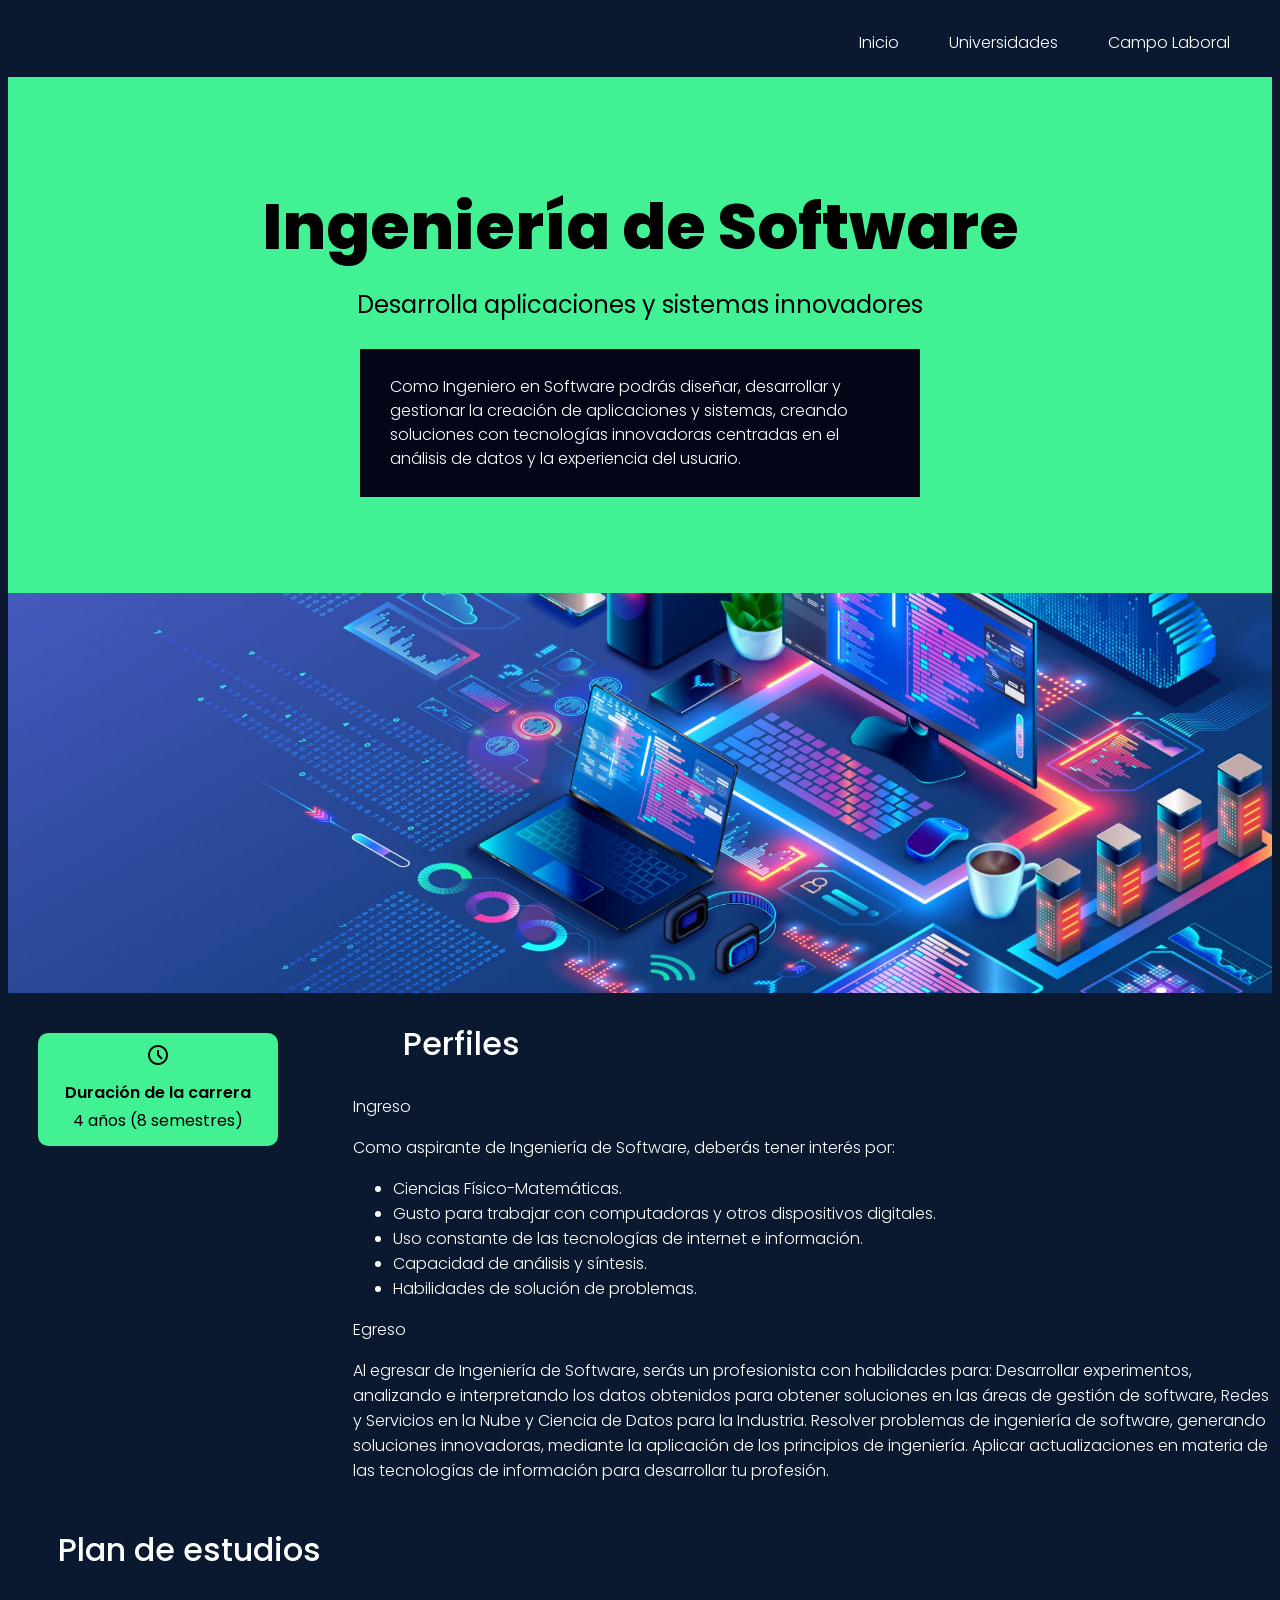
==== index.html @ 426b83c2 "bloque de duracion y acomodo de perfiles" ====
<!DOCTYPE html>
<html lang="en">
<head>
  <meta charset="UTF-8">
  <meta name="viewport" content="width=device-width, initial-scale=1.0">
  <title>Inicio</title>
  <link rel="stylesheet" href="css/styles.css">
  <link rel="preconnect" href="https://fonts.googleapis.com">
  <link rel="stylesheet" href="https://fonts.googleapis.com/css2?family=Material+Symbols+Outlined:opsz,wght,FILL,GRAD@24,400,0,0&icon_names=schedule" />
  <link href="https://fonts.googleapis.com/css2?family=Poppins:ital,wght@0,100;0,200;0,300;0,400;0,500;0,600;0,700;0,800;0,900;1,100;1,200;1,300;1,400;1,500;1,600;1,700;1,800;1,900&display=swap" rel="stylesheet">
</head>
<body>
    <nav class="menu-principal">
    <a href="index.html"> Inicio </a>
    <a href="universidades.html"> Universidades</a>
    <a href="campoLaboral.html"> Campo Laboral </a>
    </nav>
  <main>
    <section id="banner-inicio" class="banner-inicial">
      <h1> Ingeniería de Software </h1>
      <h3> Desarrolla aplicaciones y sistemas innovadores</h3>
      <div id="bloque-descripcion-banner-inicio">
        <p>Como Ingeniero en Software podrás diseñar, desarrollar y gestionar la creación de aplicaciones y sistemas, creando soluciones con tecnologías innovadoras centradas en el análisis de datos y la experiencia del usuario.</p>
      </div>
    </section>
    <img src="/img/banners/inicio-isw.png" id="imagen-inicio" alt="Banner de ingenierían de software">
    <section id="seccion-perfiles"> 
       <div id="contenedor-duracion">
            <div id="bloque-duracion">
             <span class="material-symbols-outlined">
              schedule
              </span>
              <p id="texto-duracion">Duración de la carrera</p>
              <p id="duracion-carrera">4 años (8 semestres)</p>
            </div>
          </div>
      
          <div class="contenedor-perfiles">
             <span id="titulo-perfiles"> 
          <h2> Perfiles</h2> 
          </span> 
          <div id="bloque-perfil-ingreso">
            <p>Ingreso</p>
            <p>Como aspirante de Ingeniería de Software, deberás tener interés por:</p>
            <ul>
              <li>Ciencias Físico-Matemáticas.</li>
              <li>Gusto para trabajar con computadoras y otros dispositivos digitales.</li>
              <li>Uso constante de las tecnologías de internet e información.</li>
              <li>Capacidad de análisis y síntesis.</li>
              <li>Habilidades de solución de problemas.</li>
            </ul>
          </div>

          <div id="bloque-perfil-egreso">
            <p>Egreso</p>
            <p>Al egresar de Ingeniería de Software, serás un profesionista con habilidades para:
              Desarrollar experimentos, analizando e interpretando los datos obtenidos para obtener soluciones en las áreas de gestión de software, Redes y Servicios en la Nube y Ciencia de Datos para la Industria.
              Resolver  problemas de ingeniería de software, generando soluciones innovadoras, mediante la aplicación de los principios de ingeniería.
              Aplicar  actualizaciones en materia de las tecnologías de información para desarrollar tu  profesión.
              </p>
          </div>

          </div>
         
    </section>
    <section id="seccion-plan-de-estudios">
      <h2> Plan de estudios</h2>
    </section>

  </main>
</body>
</html>
---- css/styles.css ----
body{
   background-color: #0A192F ;
   font-family: "Poppins", sans-serif;
   font-style: normal;
}
h1{
  font-weight: 800;
  font-size: 4rem;
}

h2{
  font-family: "Poppins", sans-serif;
  font-weight: 500;
  font-style: normal;
  color: white;
  margin-left: 50px;
  font-size: 2rem;
}

h3{
  font-family: "Poppins", sans-serif;
  font-weight: 400;
  font-style: normal;
  font-size: 1.5em;
}

p, ul,a{
  font-family: "Poppins", sans-serif;
  font-weight: 300;
  font-style: normal;
}

nav a{
  margin-left: 30px ;
  color:white;
  text-decoration: none;
  padding: 6px 10px;
  border-radius: 10px;
}
nav a:hover{
  background-color: #1F6FEB;
}

nav{
  display: flex;
  justify-content: end;
  padding: 1rem 2rem;
}
.banner-inicial{
  padding: 6rem;
  line-height: 1px;
  display: flex;
  flex-direction: column;
  align-items: center;
}

#banner-inicio{
  background-color: #41F193;
}

#bloque-descripcion-banner-inicio{
  position: relative;
  color: white;
  padding: 26px 30px;
  background-color: #020617;
  max-width: 500px;
  margin-top: 20px;
}

#bloque-descripcion-banner-inicio p{
  margin: 0;
  font-size: 1rem;
  line-height: 1.5;
}

img{
  display: block;
  width: 100%;
  height: 400px;
  object-fit: cover;
  object-position: center;
}

#contenedor-duracion{
  width: 100%;
  padding: 40px 30px;
}

#bloque-duracion{
  color: black;
  width: 200px;
  background-color: #41F193;
  padding: 10px 20px;
  text-align: center;
  border-radius: 10px;
}

.material-symbols-outlined{
  margin-bottom: 10px;
}

#bloque-duracion p{
  margin: 3px;
}
#duracion-carrera{
  font-weight: 400;
}
#texto-duracion{
  font-weight: 600;
}




#seccion-perfiles{
  display: flex;
  flex-direction: row;
  color: white;
}


#banner-campo-laboral{
  background-color: #7c3aed;
}

#banner-universidades{
  background-color: #1f6feb;
}

.bloque-uni{
  background-color: #1F6FEB;
  height: 200px;
  margin: 40px 50px;
  padding: 20px 30px;
  display: flex;
  flex-direction: row;
}
.bloque-uni p{
  margin-top: 0;
  margin-bottom: 20px;
  font-size: 1.5rem;
  font-weight: 500;
}

.logo-contenedor{
  display: block;
}

.logo-universidad{
  height: 150px;
  width: auto;
}

.info-universidad{
  display: block;
  margin-left: 20px;
}

button{
  font-family: "Poppins", sans-serif;
  font-style: normal;
  background-color: #41F193;
  padding: 6px 15px;
  font-size: 1rem;
  font-weight: 400;
  border-style: none;
  border-radius: 6px;
}

.contendor-areas-de-trabajo{
  display: grid;
  grid-template-columns: auto auto auto;
  padding: 10px;
}

.contendor-areas-de-trabajo p{
  color: white;
  font-weight: 500;
  font-style: normal;
}

.contendor-areas-de-trabajo div{
  background-color: #7c3aed;
  border:1px solid #0A192F;
  margin: 80px 40px ;
  padding: 10px;
  font-size: 30px;
  text-align: center;
  
}
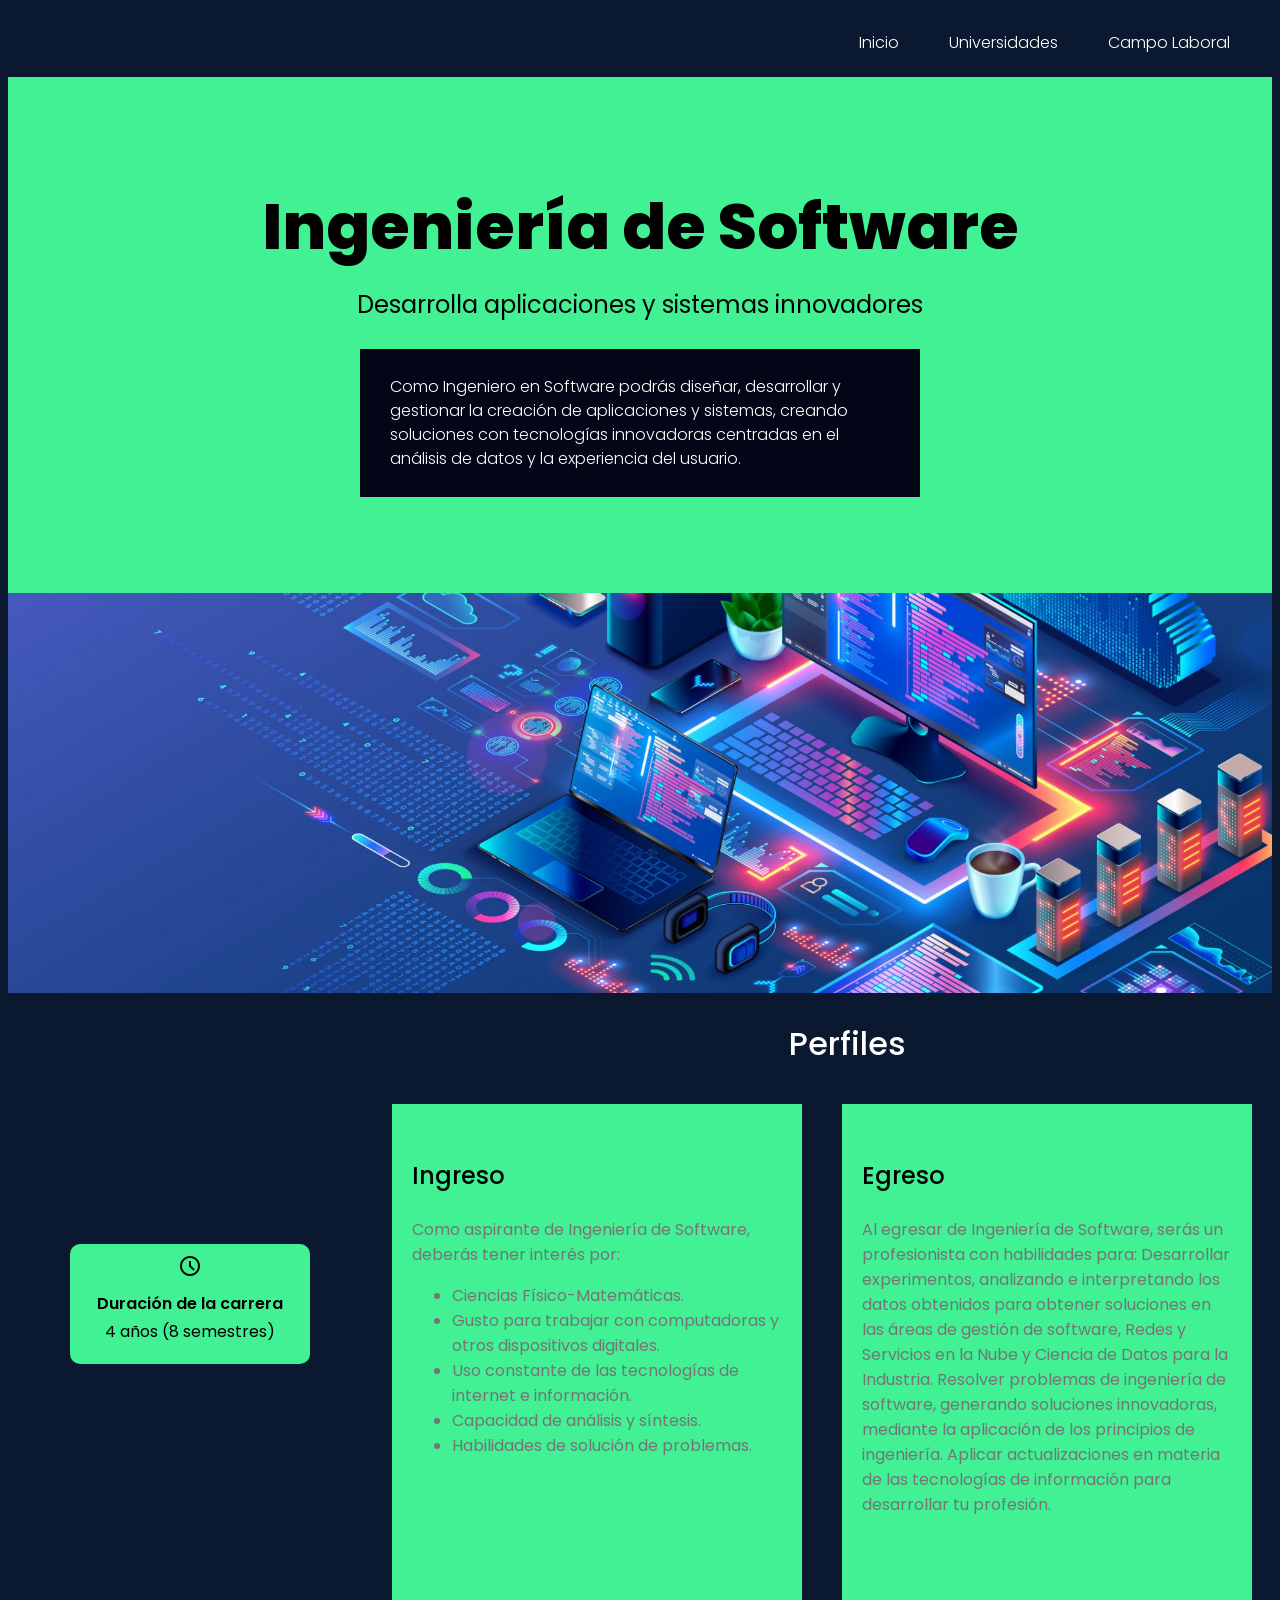
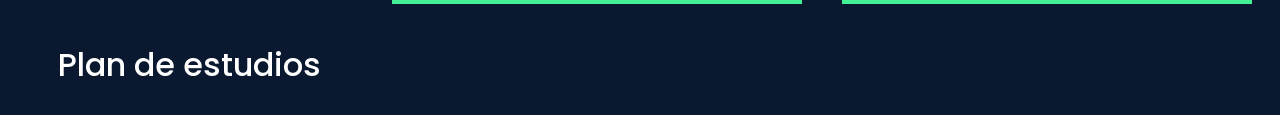
==== commit 4b269867: "se crearon bloques de perfiles de ingreso y egreso" ====
--- a/index.html
+++ b/index.html
@@ -9,13 +9,17 @@
   <link rel="stylesheet" href="https://fonts.googleapis.com/css2?family=Material+Symbols+Outlined:opsz,wght,FILL,GRAD@24,400,0,0&icon_names=schedule" />
   <link href="https://fonts.googleapis.com/css2?family=Poppins:ital,wght@0,100;0,200;0,300;0,400;0,500;0,600;0,700;0,800;0,900;1,100;1,200;1,300;1,400;1,500;1,600;1,700;1,800;1,900&display=swap" rel="stylesheet">
 </head>
+
 <body>
+
     <nav class="menu-principal">
     <a href="index.html"> Inicio </a>
     <a href="universidades.html"> Universidades</a>
     <a href="campoLaboral.html"> Campo Laboral </a>
     </nav>
+
   <main>
+
     <section id="banner-inicio" class="banner-inicial">
       <h1> Ingeniería de Software </h1>
       <h3> Desarrolla aplicaciones y sistemas innovadores</h3>
@@ -39,8 +43,9 @@
              <span id="titulo-perfiles"> 
           <h2> Perfiles</h2> 
           </span> 
-          <div id="bloque-perfil-ingreso">
-            <p>Ingreso</p>
+          <div id="contenedor-perfiles">
+            <div class="bloque-perfil">
+            <h3>Ingreso</h3>
             <p>Como aspirante de Ingeniería de Software, deberás tener interés por:</p>
             <ul>
               <li>Ciencias Físico-Matemáticas.</li>
@@ -49,16 +54,18 @@
               <li>Capacidad de análisis y síntesis.</li>
               <li>Habilidades de solución de problemas.</li>
             </ul>
+            </div>
+
+            <div class="bloque-perfil">
+              <h3>Egreso</h3>
+              <p>Al egresar de Ingeniería de Software, serás un profesionista con habilidades para:
+                Desarrollar experimentos, analizando e interpretando los datos obtenidos para obtener soluciones en las áreas de gestión de software, Redes y Servicios en la Nube y Ciencia de Datos para la Industria.
+                Resolver  problemas de ingeniería de software, generando soluciones innovadoras, mediante la aplicación de los principios de ingeniería.
+                Aplicar  actualizaciones en materia de las tecnologías de información para desarrollar tu  profesión.
+                </p>
+            </div>
           </div>
-
-          <div id="bloque-perfil-egreso">
-            <p>Egreso</p>
-            <p>Al egresar de Ingeniería de Software, serás un profesionista con habilidades para:
-              Desarrollar experimentos, analizando e interpretando los datos obtenidos para obtener soluciones en las áreas de gestión de software, Redes y Servicios en la Nube y Ciencia de Datos para la Industria.
-              Resolver  problemas de ingeniería de software, generando soluciones innovadoras, mediante la aplicación de los principios de ingeniería.
-              Aplicar  actualizaciones en materia de las tecnologías de información para desarrollar tu  profesión.
-              </p>
-          </div>
+         
 
           </div>
          
--- a/css/styles.css
+++ b/css/styles.css
@@ -85,11 +85,15 @@
 #contenedor-duracion{
   width: 100%;
   padding: 40px 30px;
+  display: flex;
+  justify-content: center;
+  align-items: center;
 }
 
 #bloque-duracion{
   color: black;
   width: 200px;
+  height: 100px;
   background-color: #41F193;
   padding: 10px 20px;
   text-align: center;
@@ -110,8 +114,36 @@
   font-weight: 600;
 }
 
-
-
+#titulo-perfiles{
+  text-align: center;
+}
+
+#contenedor-perfiles{
+  width: 100vh;
+  display: flex;
+  flex-direction: row;
+  text-align: start;
+}
+
+.bloque-perfil{
+  background-color: #41F193;
+  padding: 30px 20px;
+  width: 500px;
+  height: 440px;
+  margin: 10px 20px;
+}
+
+.bloque-perfil h3{
+ color: black;
+ font-style: normal;
+ font-weight: 500;
+}
+
+.bloque-perfil p, ul{
+ color: #757575;
+ font-style: normal;
+ font-weight: 400;
+}
 
 #seccion-perfiles{
   display: flex;
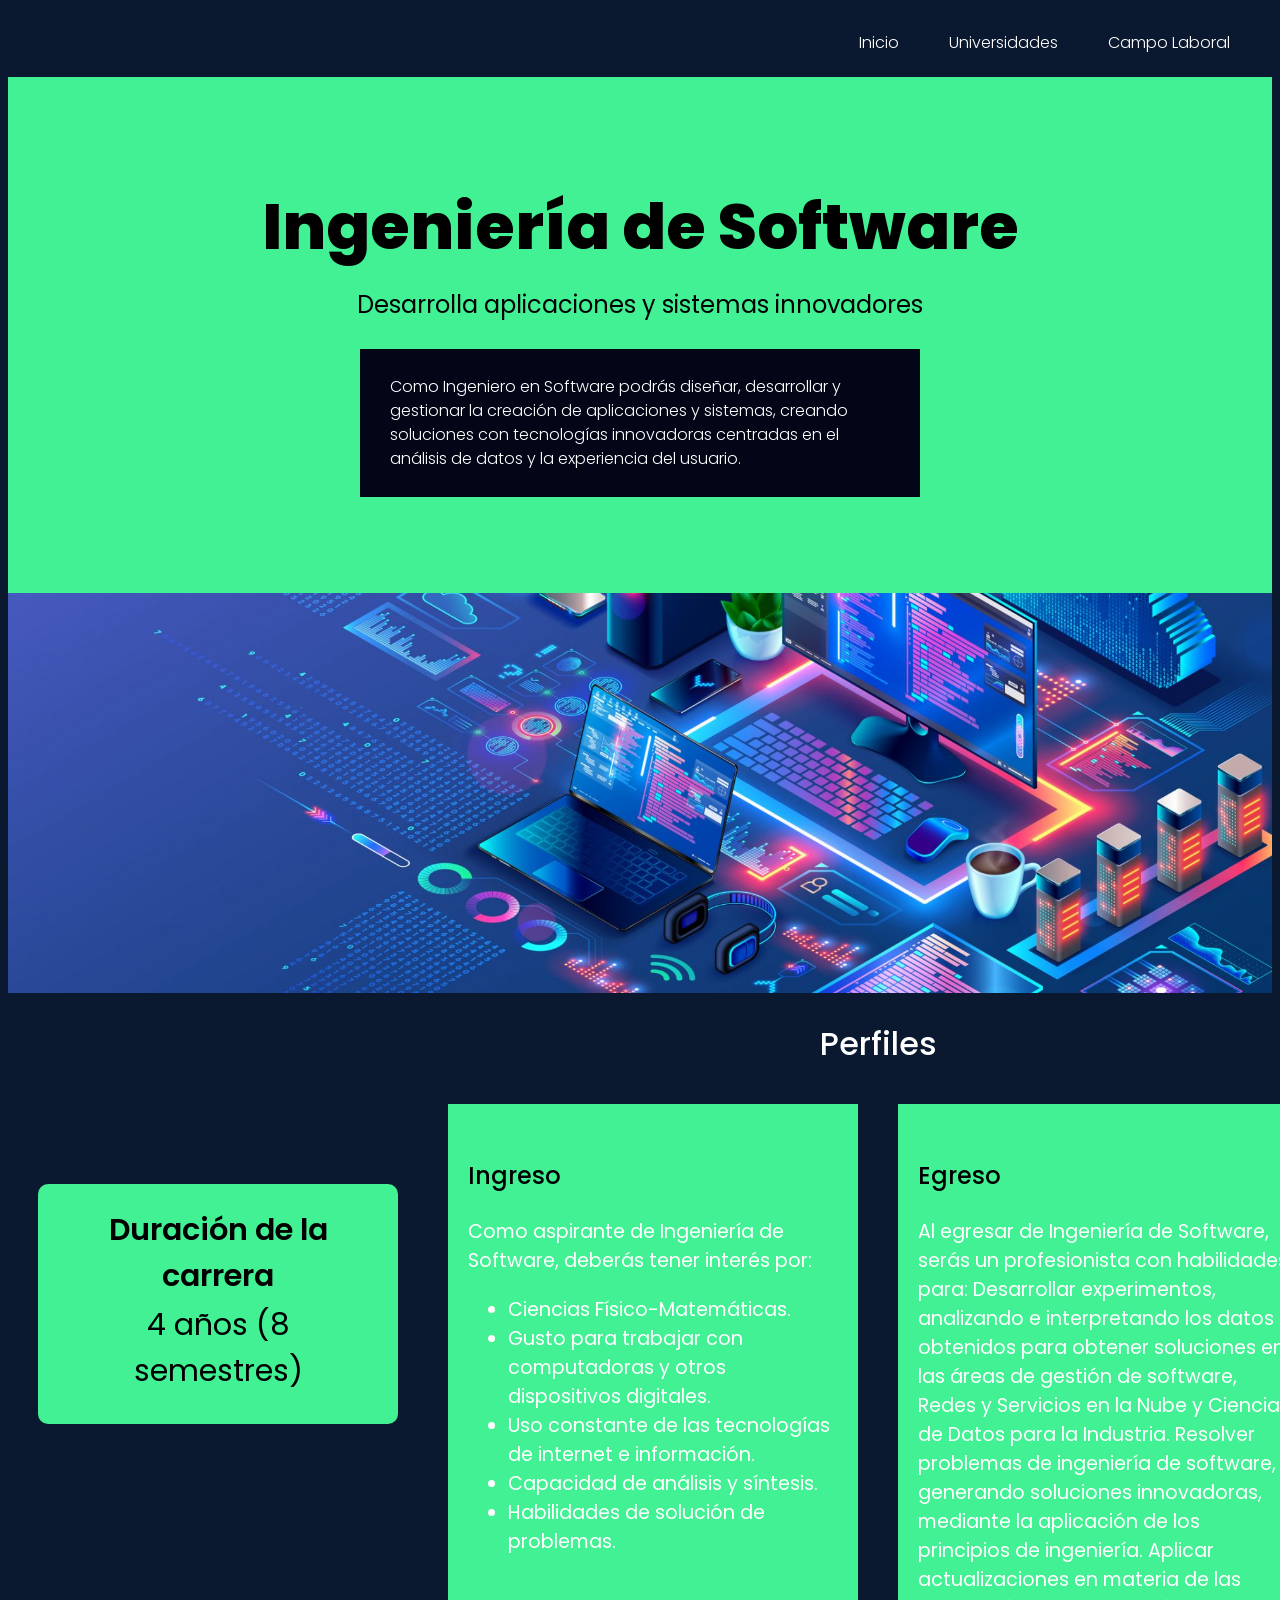
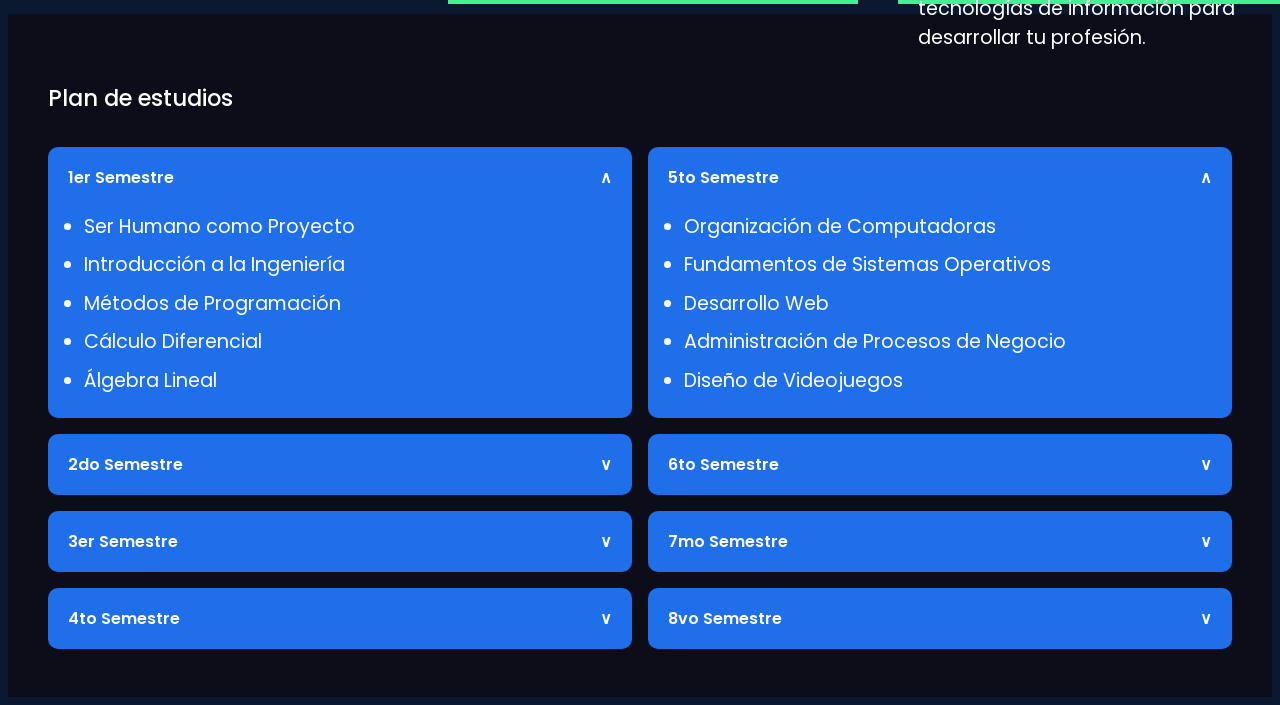
==== commit 79b26ff4: "se terminó sección áreas de trabajo y se agregó grid expandible" ====
--- a/index.html
+++ b/index.html
@@ -27,13 +27,10 @@
         <p>Como Ingeniero en Software podrás diseñar, desarrollar y gestionar la creación de aplicaciones y sistemas, creando soluciones con tecnologías innovadoras centradas en el análisis de datos y la experiencia del usuario.</p>
       </div>
     </section>
-    <img src="/img/banners/inicio-isw.png" id="imagen-inicio" alt="Banner de ingenierían de software">
+    <img src="/img/banners/inicio-isw.png" class="imagen-inicio" alt="Banner de ingenierían de software">
     <section id="seccion-perfiles"> 
        <div id="contenedor-duracion">
             <div id="bloque-duracion">
-             <span class="material-symbols-outlined">
-              schedule
-              </span>
               <p id="texto-duracion">Duración de la carrera</p>
               <p id="duracion-carrera">4 años (8 semestres)</p>
             </div>
@@ -72,8 +69,134 @@
     </section>
     <section id="seccion-plan-de-estudios">
       <h2> Plan de estudios</h2>
+      <div class="accordion-grid">
+
+          <div class="accordion-item open">
+            <button class="accordion-header">
+              <span>1er Semestre</span>
+              <span class="icon">∧</span>
+            </button>
+            <div class="accordion-body">
+              <ul>
+                <li>Ser Humano como Proyecto</li>
+                <li>Introducción a la Ingeniería</li>
+                <li>Métodos de Programación</li>
+                <li>Cálculo Diferencial</li>
+                <li>Álgebra Lineal</li>
+              </ul>
+            </div>
+          </div>
+
+          <div class="accordion-item open">
+            <button class="accordion-header">
+              <span>5to Semestre</span>
+              <span class="icon">∧</span>
+            </button>
+            <div class="accordion-body">
+              <ul>
+                <li>Organización de Computadoras</li>
+                <li>Fundamentos de Sistemas Operativos</li>
+                <li>Desarrollo Web</li>
+                <li>Administración de Procesos de Negocio</li>
+                <li>Diseño de Videojuegos</li>
+              </ul>
+            </div>
+          </div>
+
+          <div class="accordion-item">
+            <button class="accordion-header">
+              <span>2do Semestre</span>
+              <span class="icon">∨</span>
+            </button>
+            <div class="accordion-body">
+              <ul>
+                <li>Comunicación Efectiva</li>
+                <li>Programación Orientada a Objetos</li>
+                <li>Matemáticas discretas</li>
+                <li>Cálculo Integral</li>
+                <li>Estática</li>
+              </ul>
+            </div>
+          </div>
+
+          <div class="accordion-item">
+            <button class="accordion-header">
+              <span>6to Semestre</span>
+              <span class="icon">∨</span>
+            </button>
+            <div class="accordion-body">
+               <ul>
+                <li>Redes y Comunicación</li>
+                <li>Arquitecturas y Aplicaciones Móviles</li>
+                <li>Fundamentos de Aprendizaje de Máquina</li>
+                <li>Administración de Proyectos de Software</li>
+              </ul>
+            </div>
+          </div>
+
+           <div class="accordion-item">
+            <button class="accordion-header">
+              <span>3er Semestre</span>
+              <span class="icon">∨</span>
+            </button>
+            <div class="accordion-body">
+               <ul>
+                <li>Análisis y Modelado de Software</li>
+                <li>Análisis de Algoritmos</li>
+                <li>Probabilidad</li>
+                <li>Tópicos Selectos de Química</li>
+                <li>Dinámica</li>
+              </ul>
+            </div>
+          </div>
+
+           <div class="accordion-item">
+            <button class="accordion-header">
+              <span>7mo Semestre</span>
+              <span class="icon">∨</span>
+            </button>
+            <div class="accordion-body">
+               <ul>
+                <li>Cómputo en la Nube</li>
+                <li>Ciberseguridad</li>
+                <li>Especialización I</li>
+                <li>Certificación I</li>
+              </ul>
+            </div>
+          </div>
+
+           <div class="accordion-item">
+            <button class="accordion-header">
+              <span>4to Semestre</span>
+              <span class="icon">∨</span>
+            </button>
+            <div class="accordion-body">
+               <ul>
+                <li>Diseño y Arquitectura de Software</li>
+                <li>Métodos Numéricos</li>
+                <li>Inferencia Estadística</li>
+                <li>Interfaces y Experiencias de Usuario</li>
+                <li>Diseño de Bases de Datos</li>
+              </ul>
+            </div>
+          </div>
+
+           <div class="accordion-item">
+            <button class="accordion-header">
+              <span>8vo Semestre</span>
+              <span class="icon">∨</span>
+            </button>
+            <div class="accordion-body">
+               <ul>
+                <li>Seguridad de Redes</li>
+                <li>Aspectos Sociales, Legales y Éticos de la Computación</li>
+                <li>Especialización II</li>
+                <li>Certificación II: Tópicos Selectos de Ingeniería de Software</li>
+              </ul>
+            </div>
+          </div>
+        </div>
     </section>
-
   </main>
 </body>
 </html>
--- a/css/styles.css
+++ b/css/styles.css
@@ -14,7 +14,7 @@
   font-weight: 500;
   font-style: normal;
   color: white;
-  margin-left: 50px;
+  margin-left: 1fr;
   font-size: 2rem;
 }
 
@@ -74,7 +74,7 @@
   line-height: 1.5;
 }
 
-img{
+.imagen-inicio{
   display: block;
   width: 100%;
   height: 400px;
@@ -82,6 +82,8 @@
   object-position: center;
 }
 
+
+
 #contenedor-duracion{
   width: 100%;
   padding: 40px 30px;
@@ -92,10 +94,11 @@
 
 #bloque-duracion{
   color: black;
-  width: 200px;
-  height: 100px;
+  width: 300px;
+  height: 200px;
   background-color: #41F193;
-  padding: 10px 20px;
+  padding: 20px 30px;
+  font-size: 1.9rem;
   text-align: center;
   border-radius: 10px;
 }
@@ -140,7 +143,8 @@
 }
 
 .bloque-perfil p, ul{
- color: #757575;
+ color: white;
+ font-size: 1.2rem;
  font-style: normal;
  font-weight: 400;
 }
@@ -151,10 +155,103 @@
   color: white;
 }
 
+#seccion-plan-de-estudios {
+  background-color: #0d0d1a;
+  padding: 48px 40px;
+  color: white;
+}
+
+#seccion-plan-de-estudios h2 {
+  margin-bottom: 32px;
+  font-size: 1.4rem;
+}
+
+.accordion-grid {
+  
+  display: grid;
+  grid-template-columns: 1fr 1fr;
+  gap: 16px;
+}
+
+.accordion-item {
+  background-color: #1F6FEB;
+  border-radius: 10px;
+  overflow: hidden;
+}
+
+.accordion-header {
+  width: 100%;
+  background: none;
+  border: none;
+  color: white;
+  padding: 18px 20px;
+  display: flex;
+  justify-content: space-between;
+  align-items: center;
+  cursor: pointer;
+  font-size: 1rem;
+  font-weight: 600;
+}
+
+.accordion-body {
+  max-height: 0;
+  overflow: hidden;
+  transition: max-height 0.3s ease;
+}
+
+.accordion-item.open .accordion-body {
+  max-height: 300px;
+}
+
+.accordion-body ul {
+  padding: 0 20px 18px 36px;
+  margin: 0;
+  line-height: 2;
+}
+
 
 #banner-campo-laboral{
   background-color: #7c3aed;
 }
+
+.contendor-areas-de-trabajo{
+  display: grid;
+  grid-template-columns: auto auto auto;
+  padding: 10px;
+}
+
+.contendor-areas-de-trabajo p{
+  color: white;
+  font-weight: 500;
+  font-style: normal;
+  margin: 1px;
+}
+
+.contendor-areas-de-trabajo div{
+  background-color: #7c3aed;
+  border:1px solid #0A192F;
+  margin: 80px 40px ;
+  padding: 20px;
+  font-size: 30px;
+  text-align: center;
+}
+.contendor-areas-de-trabajo img{
+  width: 200px;
+  height: auto;
+  object-fit: cover;
+  border-radius: 3px;
+}
+
+.contendor-areas-de-trabajo span{
+ color: #a4a4a4;
+ font-style: normal;
+ font-weight: 300;
+}
+
+.bloque-info-area-de-trabajo{
+  text-align: start;
+}
+
 
 #banner-universidades{
   background-color: #1f6feb;
@@ -200,25 +297,5 @@
   border-radius: 6px;
 }
 
-.contendor-areas-de-trabajo{
-  display: grid;
-  grid-template-columns: auto auto auto;
-  padding: 10px;
-}
-
-.contendor-areas-de-trabajo p{
-  color: white;
-  font-weight: 500;
-  font-style: normal;
-}
-
-.contendor-areas-de-trabajo div{
-  background-color: #7c3aed;
-  border:1px solid #0A192F;
-  margin: 80px 40px ;
-  padding: 10px;
-  font-size: 30px;
-  text-align: center;
-  
-}
-
+
+
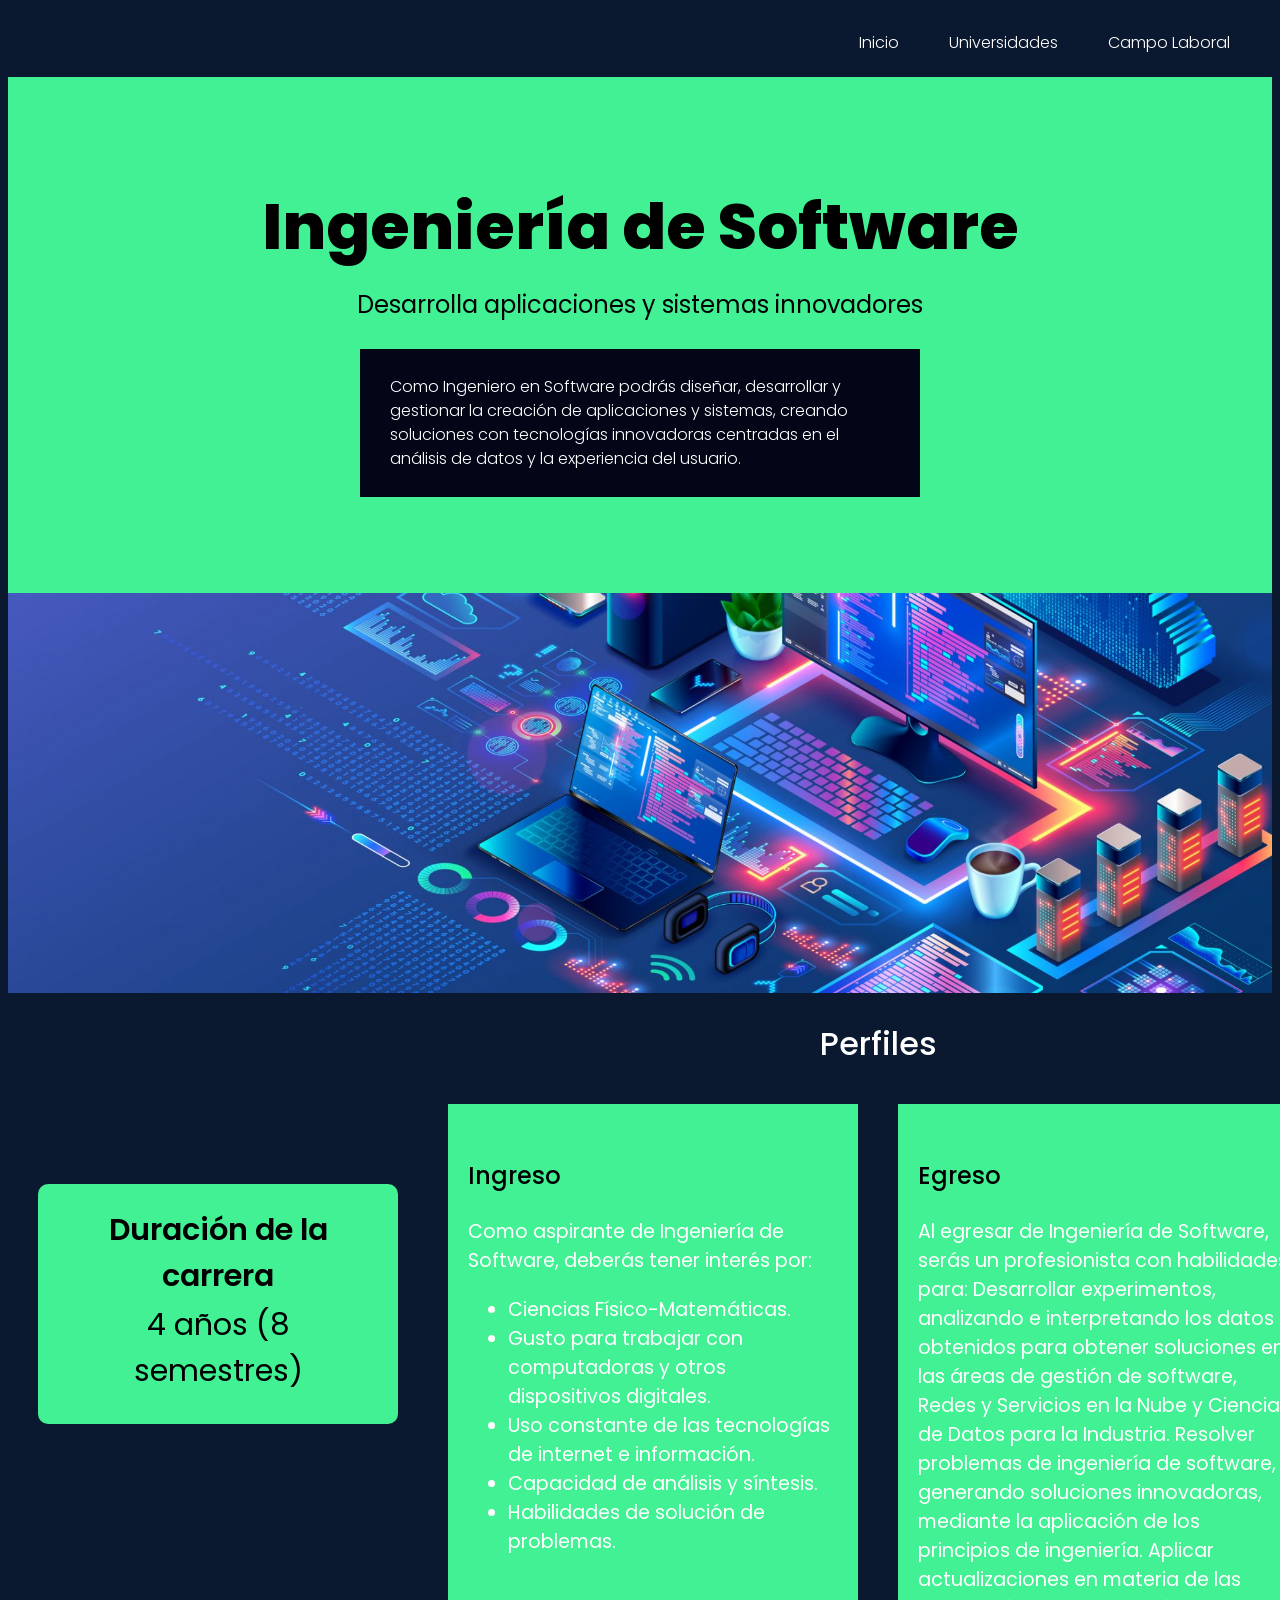
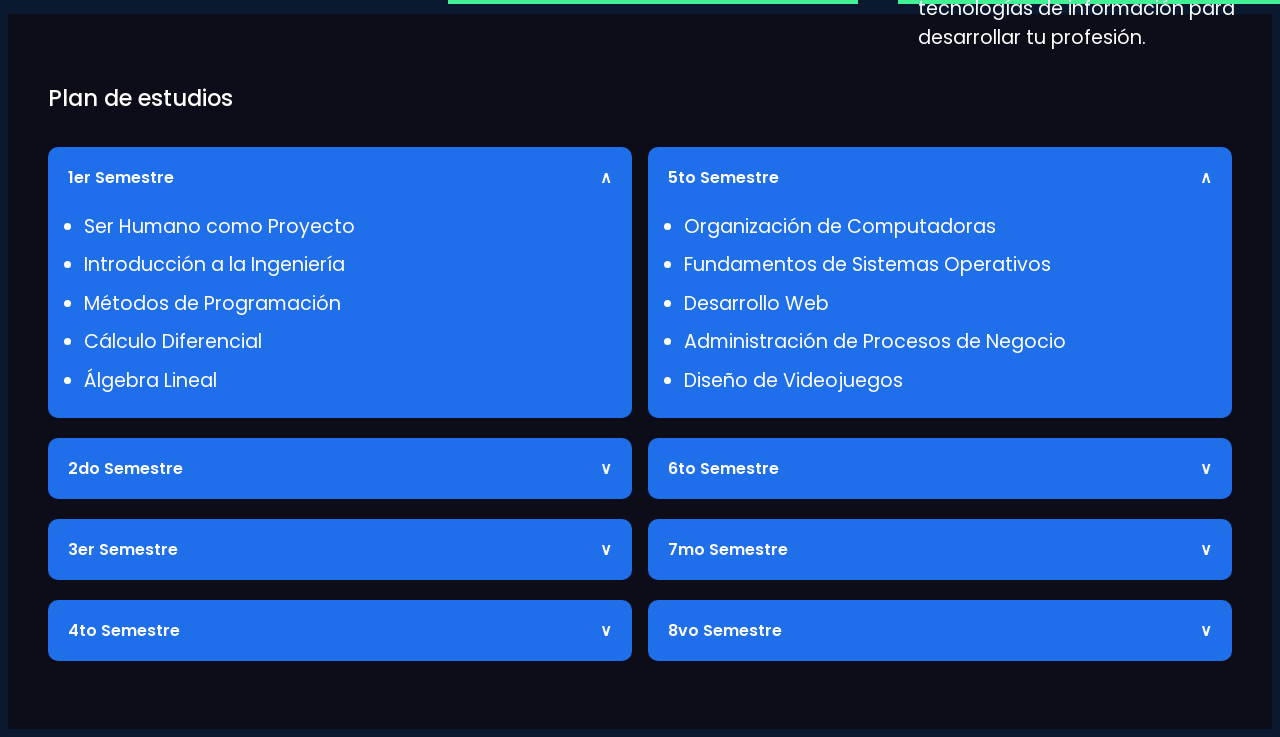
==== commit 43c064f7: "se agrego funcionaidad al grid expandible" ====
--- a/index.html
+++ b/index.html
@@ -69,15 +69,13 @@
     </section>
     <section id="seccion-plan-de-estudios">
       <h2> Plan de estudios</h2>
-      <div class="accordion-grid">
-
-          <div class="accordion-item open">
-            <button class="accordion-header">
-              <span>1er Semestre</span>
-              <span class="icon">∧</span>
-            </button>
-            <div class="accordion-body">
-              <ul>
+          <div class="accordion-grid">
+          <div class="accordion-column">
+            <div class="accordion-item open">
+              <button class="accordion-header">
+                <span>1er Semestre</span><span class="icon">∧</span>
+              </button>
+              <div class="accordion-body"><ul>
                 <li>Ser Humano como Proyecto</li>
                 <li>Introducción a la Ingeniería</li>
                 <li>Métodos de Programación</li>
@@ -85,15 +83,58 @@
                 <li>Álgebra Lineal</li>
               </ul>
             </div>
-          </div>
-
-          <div class="accordion-item open">
-            <button class="accordion-header">
-              <span>5to Semestre</span>
-              <span class="icon">∧</span>
-            </button>
-            <div class="accordion-body">
-              <ul>
+            </div>
+
+            <div class="accordion-item">
+              <button class="accordion-header">
+                <span>2do Semestre</span><span class="icon">∨</span>
+              </button>
+              <div class="accordion-body"><ul>
+                <li>Comunicación Efectiva</li>
+                <li>Programación Orientada a Objetos</li>
+                <li>Matemáticas discretas</li>
+                <li>Cálculo Integral</li>
+                <li>Estática</li>
+              </ul>
+            </div>
+            </div>
+
+            <div class="accordion-item">
+              <button class="accordion-header">
+                <span>3er Semestre</span><span class="icon">∨</span>
+              </button>
+              <div class="accordion-body"><ul>
+                <li>Análisis y Modelado de Software</li>
+                <li>Análisis de Algoritmos</li>
+                <li>Probabilidad</li>
+                <li>Tópicos Selectos de Química</li>
+                <li>Dinámica</li>
+              </ul>
+            </div>
+            </div>
+
+            <div class="accordion-item">
+              <button class="accordion-header">
+                <span>4to Semestre</span><span class="icon">∨</span>
+              </button>
+              <div class="accordion-body"><ul>
+                 <li>Diseño y Arquitectura de Software</li>
+                <li>Métodos Numéricos</li>
+                <li>Inferencia Estadística</li>
+                <li>Interfaces y Experiencias de Usuario</li>
+                <li>Diseño de Bases de Datos</li>
+              </ul>
+            </div>
+            </div>
+
+          </div>
+          <div class="accordion-column">
+
+            <div class="accordion-item open">
+              <button class="accordion-header">
+                <span>5to Semestre</span><span class="icon">∧</span>
+              </button>
+              <div class="accordion-body"><ul>
                 <li>Organización de Computadoras</li>
                 <li>Fundamentos de Sistemas Operativos</li>
                 <li>Desarrollo Web</li>
@@ -101,102 +142,60 @@
                 <li>Diseño de Videojuegos</li>
               </ul>
             </div>
-          </div>
-
-          <div class="accordion-item">
-            <button class="accordion-header">
-              <span>2do Semestre</span>
-              <span class="icon">∨</span>
-            </button>
-            <div class="accordion-body">
-              <ul>
-                <li>Comunicación Efectiva</li>
-                <li>Programación Orientada a Objetos</li>
-                <li>Matemáticas discretas</li>
-                <li>Cálculo Integral</li>
-                <li>Estática</li>
-              </ul>
-            </div>
-          </div>
-
-          <div class="accordion-item">
-            <button class="accordion-header">
-              <span>6to Semestre</span>
-              <span class="icon">∨</span>
-            </button>
-            <div class="accordion-body">
-               <ul>
-                <li>Redes y Comunicación</li>
+            </div>
+
+            <div class="accordion-item">
+              <button class="accordion-header">
+                <span>6to Semestre</span><span class="icon">∨</span>
+              </button>
+              <div class="accordion-body">
+                <ul>
+                 <li>Redes y Comunicación</li>
                 <li>Arquitecturas y Aplicaciones Móviles</li>
                 <li>Fundamentos de Aprendizaje de Máquina</li>
                 <li>Administración de Proyectos de Software</li>
               </ul>
             </div>
-          </div>
-
-           <div class="accordion-item">
-            <button class="accordion-header">
-              <span>3er Semestre</span>
-              <span class="icon">∨</span>
-            </button>
-            <div class="accordion-body">
-               <ul>
-                <li>Análisis y Modelado de Software</li>
-                <li>Análisis de Algoritmos</li>
-                <li>Probabilidad</li>
-                <li>Tópicos Selectos de Química</li>
-                <li>Dinámica</li>
-              </ul>
-            </div>
-          </div>
-
-           <div class="accordion-item">
-            <button class="accordion-header">
-              <span>7mo Semestre</span>
-              <span class="icon">∨</span>
-            </button>
-            <div class="accordion-body">
-               <ul>
+            </div>
+
+            <div class="accordion-item">
+              <button class="accordion-header">
+                <span>7mo Semestre</span><span class="icon">∨</span>
+              </button>
+              <div class="accordion-body">
+                <ul>
                 <li>Cómputo en la Nube</li>
                 <li>Ciberseguridad</li>
                 <li>Especialización I</li>
                 <li>Certificación I</li>
-              </ul>
-            </div>
-          </div>
-
-           <div class="accordion-item">
-            <button class="accordion-header">
-              <span>4to Semestre</span>
-              <span class="icon">∨</span>
-            </button>
-            <div class="accordion-body">
-               <ul>
-                <li>Diseño y Arquitectura de Software</li>
-                <li>Métodos Numéricos</li>
-                <li>Inferencia Estadística</li>
-                <li>Interfaces y Experiencias de Usuario</li>
-                <li>Diseño de Bases de Datos</li>
-              </ul>
-            </div>
-          </div>
-
-           <div class="accordion-item">
-            <button class="accordion-header">
-              <span>8vo Semestre</span>
-              <span class="icon">∨</span>
-            </button>
-            <div class="accordion-body">
-               <ul>
-                <li>Seguridad de Redes</li>
+                </ul>
+              </div>
+            </div>
+
+            <div class="accordion-item">
+              <button class="accordion-header">
+                <span>8vo Semestre</span><span class="icon">∨</span>
+              </button>
+              <div class="accordion-body">
+                <ul>
+                 <li>Seguridad de Redes</li>
                 <li>Aspectos Sociales, Legales y Éticos de la Computación</li>
                 <li>Especialización II</li>
                 <li>Certificación II: Tópicos Selectos de Ingeniería de Software</li>
               </ul>
             </div>
+            </div>
+
           </div>
         </div>
+
+
+
+
+
+
     </section>
   </main>
+  <script src="/js/script.js"></script>
 </body>
 </html>
--- a/css/styles.css
+++ b/css/styles.css
@@ -167,16 +167,17 @@
 }
 
 .accordion-grid {
-  
   display: grid;
   grid-template-columns: 1fr 1fr;
   gap: 16px;
+  align-items: start;
 }
 
 .accordion-item {
   background-color: #1F6FEB;
   border-radius: 10px;
   overflow: hidden;
+  margin-bottom: 20px;
 }
 
 .accordion-header {
@@ -242,6 +243,12 @@
   border-radius: 3px;
 }
 
+#seccion-area-trabajo h2{
+  text-align: center;
+  margin-bottom: 0;
+}
+
+
 .contendor-areas-de-trabajo span{
  color: #a4a4a4;
  font-style: normal;
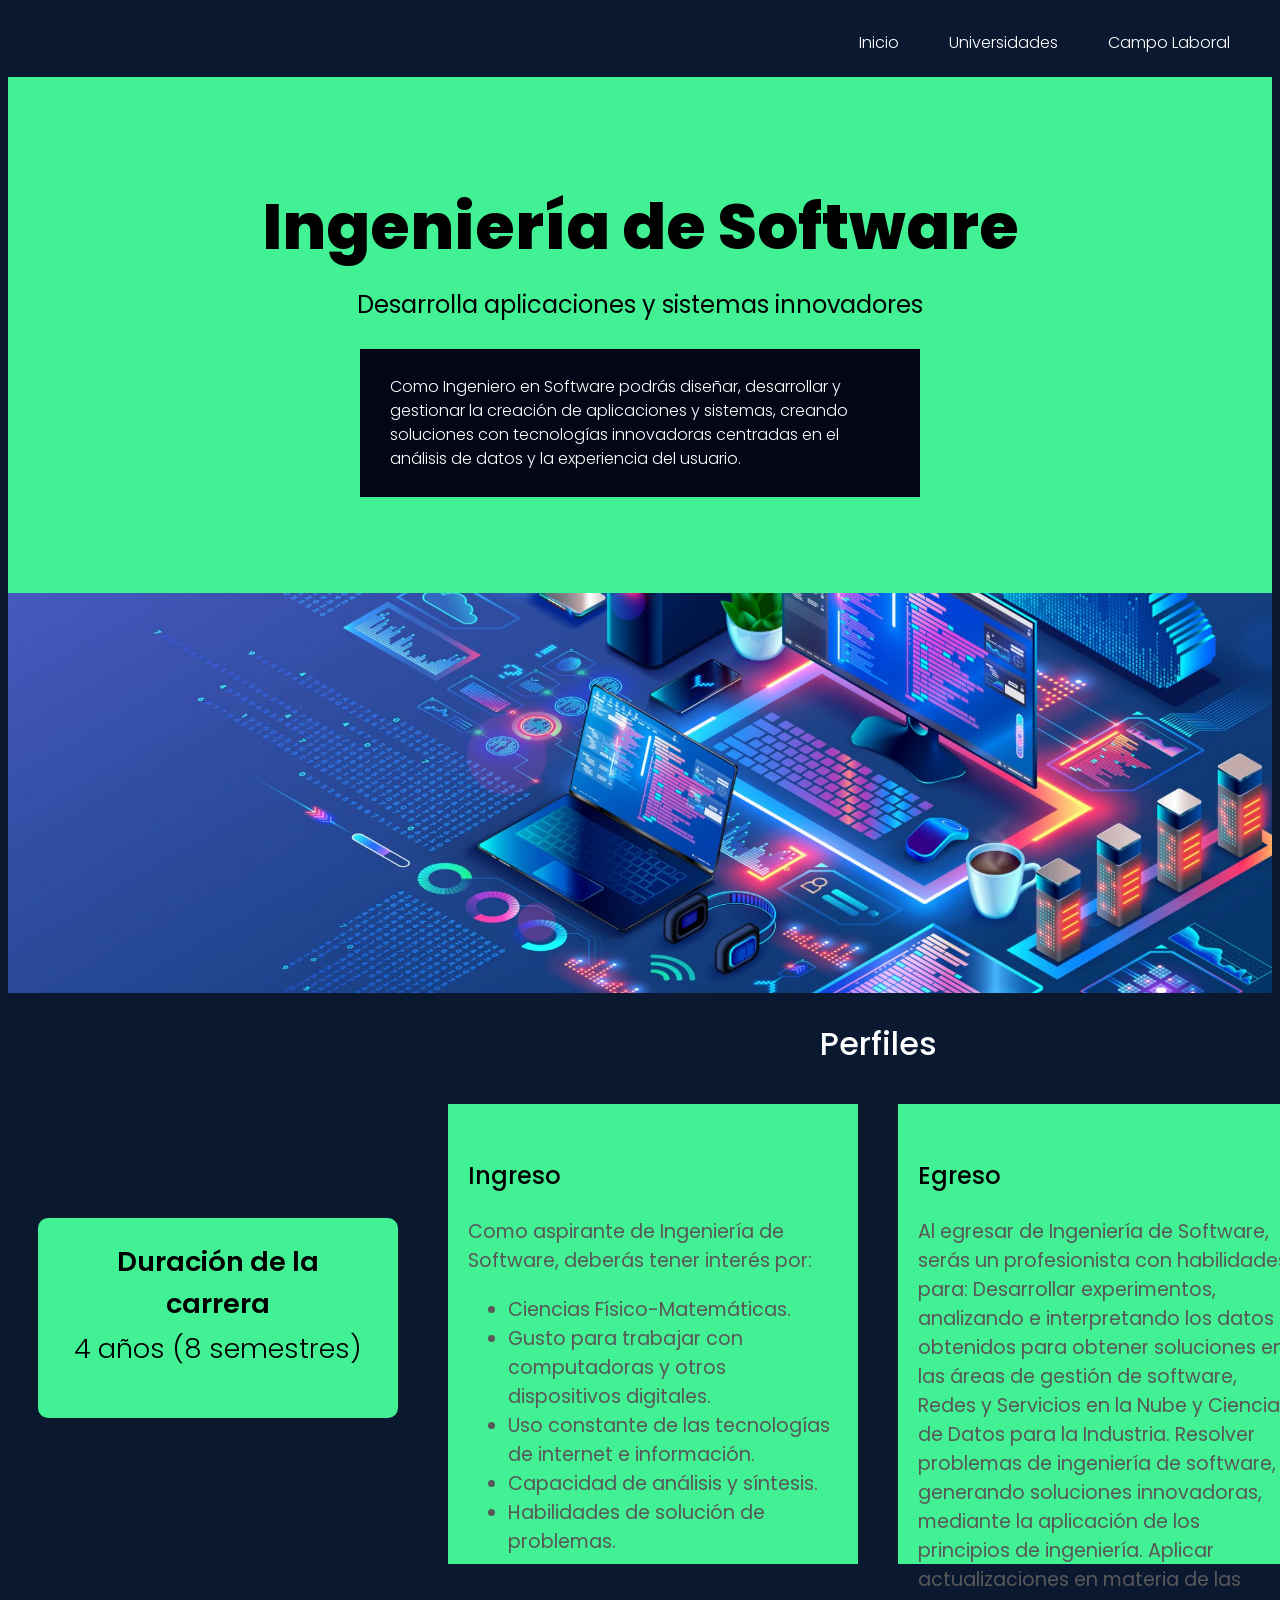
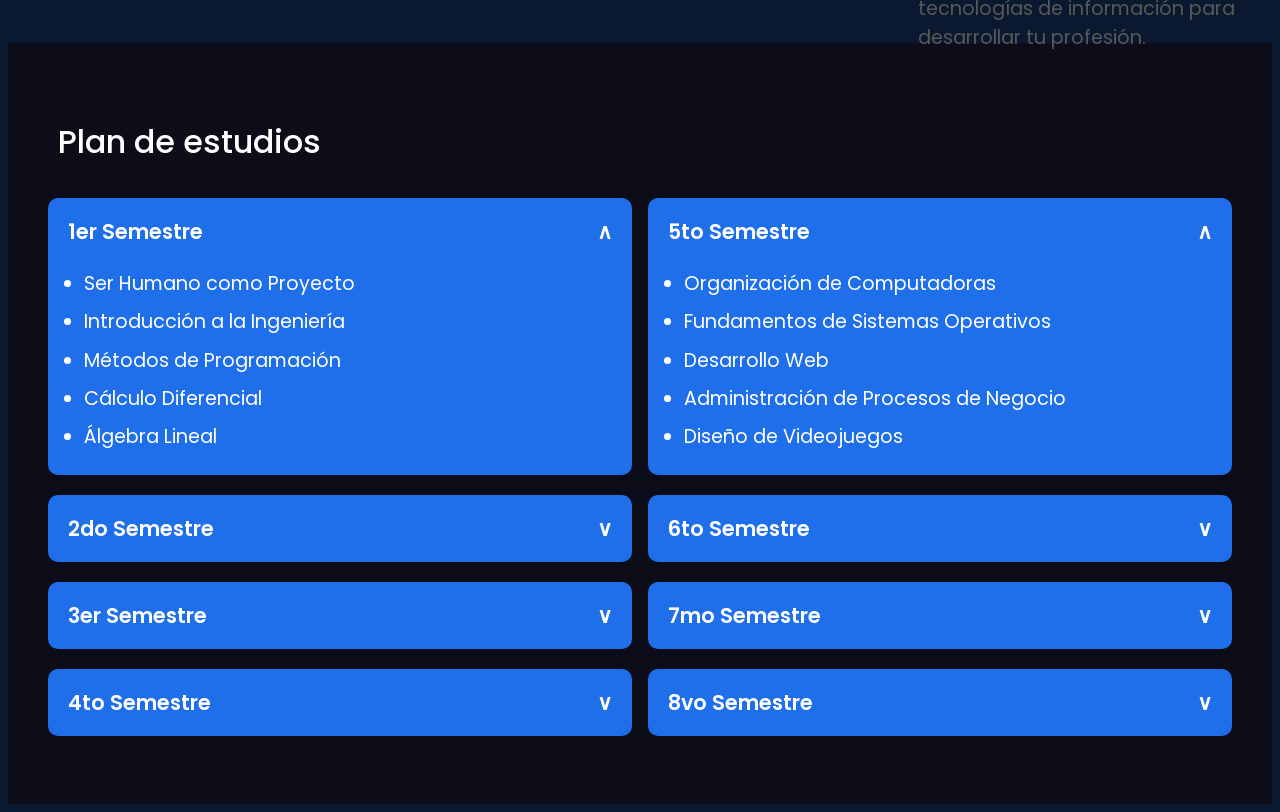
==== commit 0856d56d: "Diseño terminado, falta diseño responsivo" ====
--- a/index.html
+++ b/index.html
@@ -29,41 +29,38 @@
     </section>
     <img src="/img/banners/inicio-isw.png" class="imagen-inicio" alt="Banner de ingenierían de software">
     <section id="seccion-perfiles"> 
-       <div id="contenedor-duracion">
+          <div id="contenedor-duracion">
             <div id="bloque-duracion">
               <p id="texto-duracion">Duración de la carrera</p>
               <p id="duracion-carrera">4 años (8 semestres)</p>
             </div>
           </div>
       
-          <div class="contenedor-perfiles">
-             <span id="titulo-perfiles"> 
-          <h2> Perfiles</h2> 
-          </span> 
-          <div id="contenedor-perfiles">
-            <div class="bloque-perfil">
-            <h3>Ingreso</h3>
-            <p>Como aspirante de Ingeniería de Software, deberás tener interés por:</p>
-            <ul>
-              <li>Ciencias Físico-Matemáticas.</li>
-              <li>Gusto para trabajar con computadoras y otros dispositivos digitales.</li>
-              <li>Uso constante de las tecnologías de internet e información.</li>
-              <li>Capacidad de análisis y síntesis.</li>
-              <li>Habilidades de solución de problemas.</li>
-            </ul>
+          <div class="contenedor-perfil">
+              <h2 id="titulo-perfiles"> Perfiles</h2> 
+            <div class="contenedor-bloques-perfiles">
+              <div class="bloque-perfil">
+              <h3>Ingreso</h3>
+              <p>Como aspirante de Ingeniería de Software, deberás tener interés por:</p>
+              <ul>
+                <li>Ciencias Físico-Matemáticas.</li>
+                <li>Gusto para trabajar con computadoras y otros dispositivos digitales.</li>
+                <li>Uso constante de las tecnologías de internet e información.</li>
+                <li>Capacidad de análisis y síntesis.</li>
+                <li>Habilidades de solución de problemas.</li>
+              </ul>
+              </div>
+
+              <div class="bloque-perfil">
+                <h3>Egreso</h3>
+                <p>Al egresar de Ingeniería de Software, serás un profesionista con habilidades para:
+                  Desarrollar experimentos, analizando e interpretando los datos obtenidos para obtener soluciones en las áreas de gestión de software, Redes y Servicios en la Nube y Ciencia de Datos para la Industria.
+                  Resolver  problemas de ingeniería de software, generando soluciones innovadoras, mediante la aplicación de los principios de ingeniería.
+                  Aplicar  actualizaciones en materia de las tecnologías de información para desarrollar tu  profesión.
+                  </p>
+              
+              </div>
             </div>
-
-            <div class="bloque-perfil">
-              <h3>Egreso</h3>
-              <p>Al egresar de Ingeniería de Software, serás un profesionista con habilidades para:
-                Desarrollar experimentos, analizando e interpretando los datos obtenidos para obtener soluciones en las áreas de gestión de software, Redes y Servicios en la Nube y Ciencia de Datos para la Industria.
-                Resolver  problemas de ingeniería de software, generando soluciones innovadoras, mediante la aplicación de los principios de ingeniería.
-                Aplicar  actualizaciones en materia de las tecnologías de información para desarrollar tu  profesión.
-                </p>
-            </div>
-          </div>
-         
-
           </div>
          
     </section>
@@ -190,10 +187,6 @@
         </div>
 
 
-
-
-
-
     </section>
   </main>
   <script src="/js/script.js"></script>
--- a/css/styles.css
+++ b/css/styles.css
@@ -14,7 +14,7 @@
   font-weight: 500;
   font-style: normal;
   color: white;
-  margin-left: 1fr;
+  margin-left: 50px;
   font-size: 2rem;
 }
 
@@ -95,44 +95,42 @@
 #bloque-duracion{
   color: black;
   width: 300px;
-  height: 200px;
+  height: 160px;
   background-color: #41F193;
   padding: 20px 30px;
-  font-size: 1.9rem;
+  font-size: 1.7rem;
   text-align: center;
   border-radius: 10px;
 }
 
-.material-symbols-outlined{
-  margin-bottom: 10px;
-}
+
 
 #bloque-duracion p{
   margin: 3px;
 }
 #duracion-carrera{
-  font-weight: 400;
+  font-weight: 300;
 }
 #texto-duracion{
   font-weight: 600;
 }
 
-#titulo-perfiles{
-  text-align: center;
-}
-
-#contenedor-perfiles{
+.contenedor-perfil{
+ display: block;
+}
+
+.contenedor-bloques-perfiles{
   width: 100vh;
   display: flex;
   flex-direction: row;
-  text-align: start;
+  justify-content: center;
 }
 
 .bloque-perfil{
   background-color: #41F193;
   padding: 30px 20px;
   width: 500px;
-  height: 440px;
+  height: 400px;
   margin: 10px 20px;
 }
 
@@ -143,16 +141,22 @@
 }
 
 .bloque-perfil p, ul{
- color: white;
+ color: #585858;
  font-size: 1.2rem;
  font-style: normal;
  font-weight: 400;
 }
 
+
+#titulo-perfiles{
+  text-align: center;
+  margin-left: 0;
+}
 #seccion-perfiles{
   display: flex;
   flex-direction: row;
   color: white;
+  height: 650px;
 }
 
 #seccion-plan-de-estudios {
@@ -162,8 +166,8 @@
 }
 
 #seccion-plan-de-estudios h2 {
+  margin-left: 10px;
   margin-bottom: 32px;
-  font-size: 1.4rem;
 }
 
 .accordion-grid {
@@ -190,7 +194,7 @@
   justify-content: space-between;
   align-items: center;
   cursor: pointer;
-  font-size: 1rem;
+  font-size: 1.3rem;
   font-weight: 600;
 }
 
@@ -208,11 +212,13 @@
   padding: 0 20px 18px 36px;
   margin: 0;
   line-height: 2;
+  color: white;
 }
 
 
 #banner-campo-laboral{
   background-color: #7c3aed;
+  color: white;
 }
 
 .contendor-areas-de-trabajo{
@@ -231,8 +237,8 @@
 .contendor-areas-de-trabajo div{
   background-color: #7c3aed;
   border:1px solid #0A192F;
-  margin: 80px 40px ;
-  padding: 20px;
+  margin: 40px 40px ;
+  padding: 30px;
   font-size: 30px;
   text-align: center;
 }
@@ -244,8 +250,8 @@
 }
 
 #seccion-area-trabajo h2{
-  text-align: center;
-  margin-bottom: 0;
+  margin-top: 50px;
+  text-align: start;
 }
 
 
@@ -262,6 +268,7 @@
 
 #banner-universidades{
   background-color: #1f6feb;
+  color: white;
 }
 
 .bloque-uni{
@@ -293,10 +300,19 @@
   margin-left: 20px;
 }
 
+.info-universidad a{
+  text-decoration: none;
+  color: black;
+  font-style: normal;
+  font-weight: 400;
+}
+
+
 button{
   font-family: "Poppins", sans-serif;
   font-style: normal;
   background-color: #41F193;
+  color: black;
   padding: 6px 15px;
   font-size: 1rem;
   font-weight: 400;
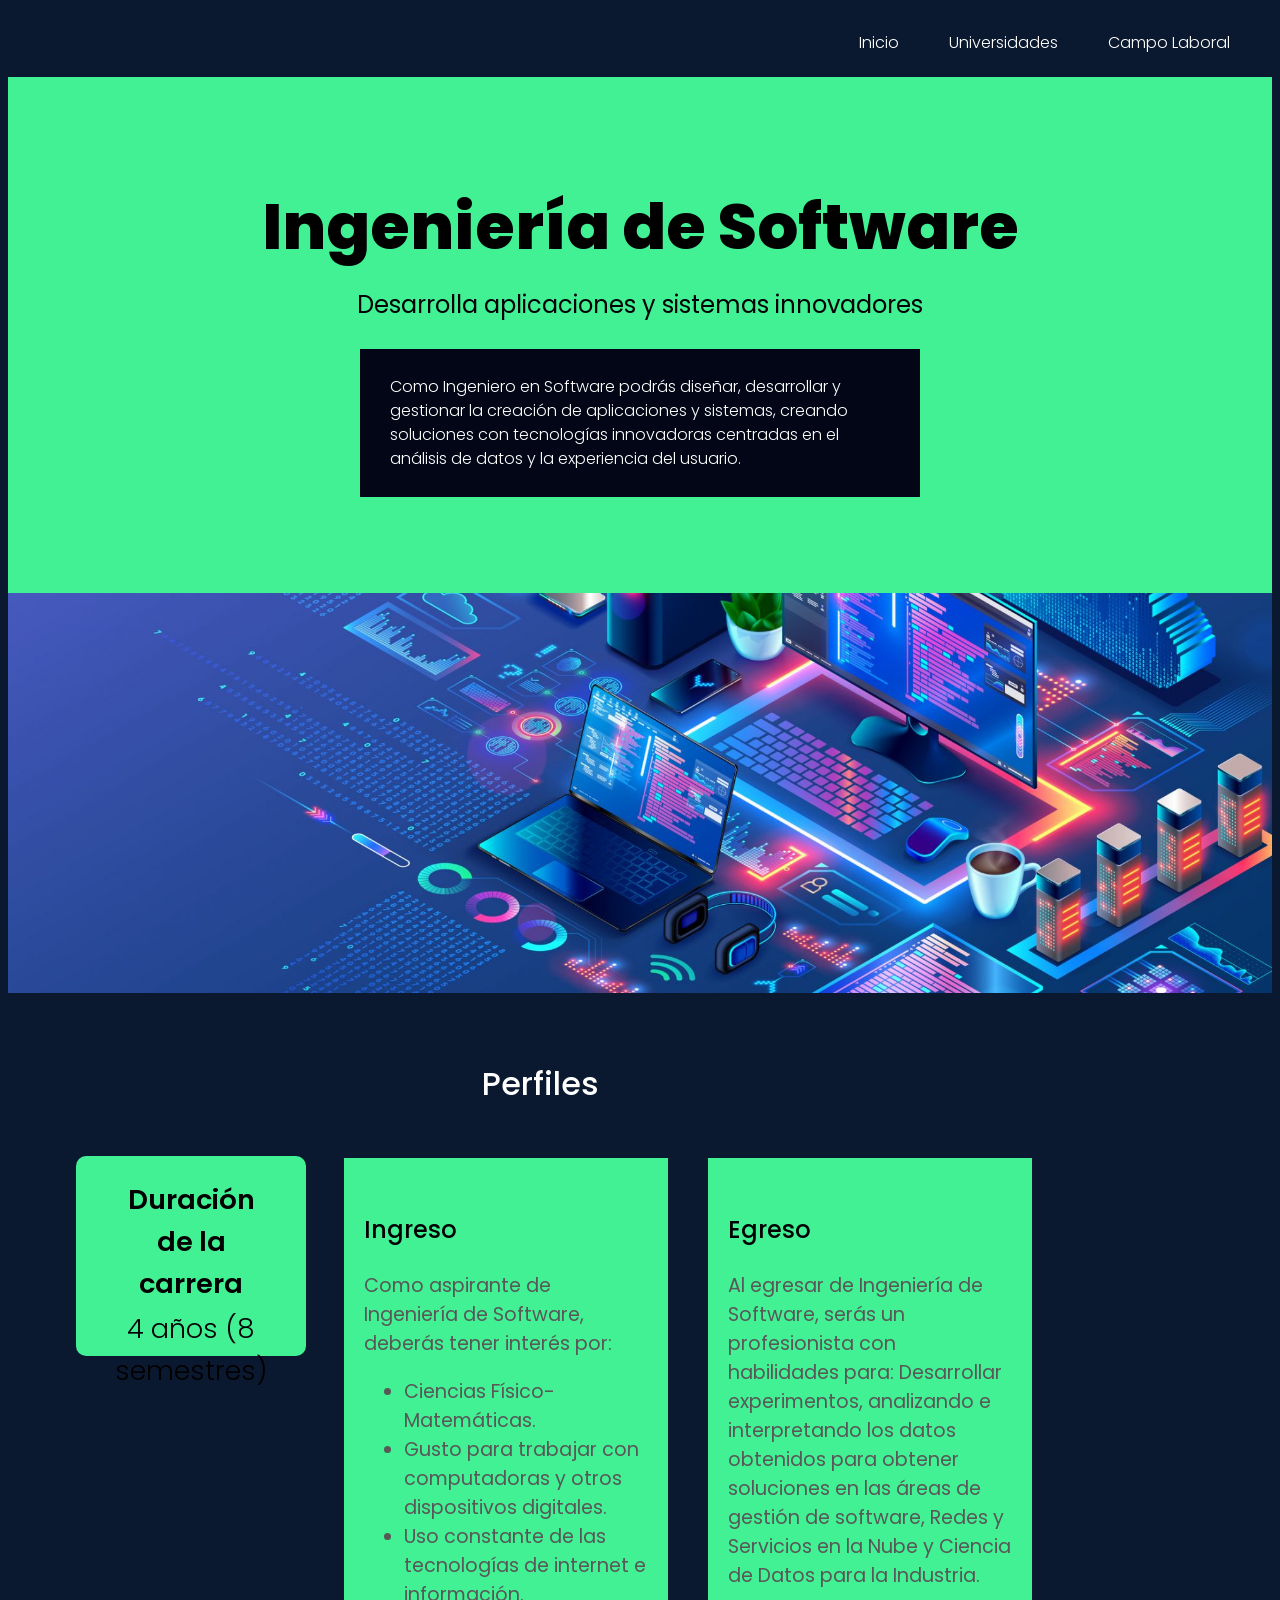
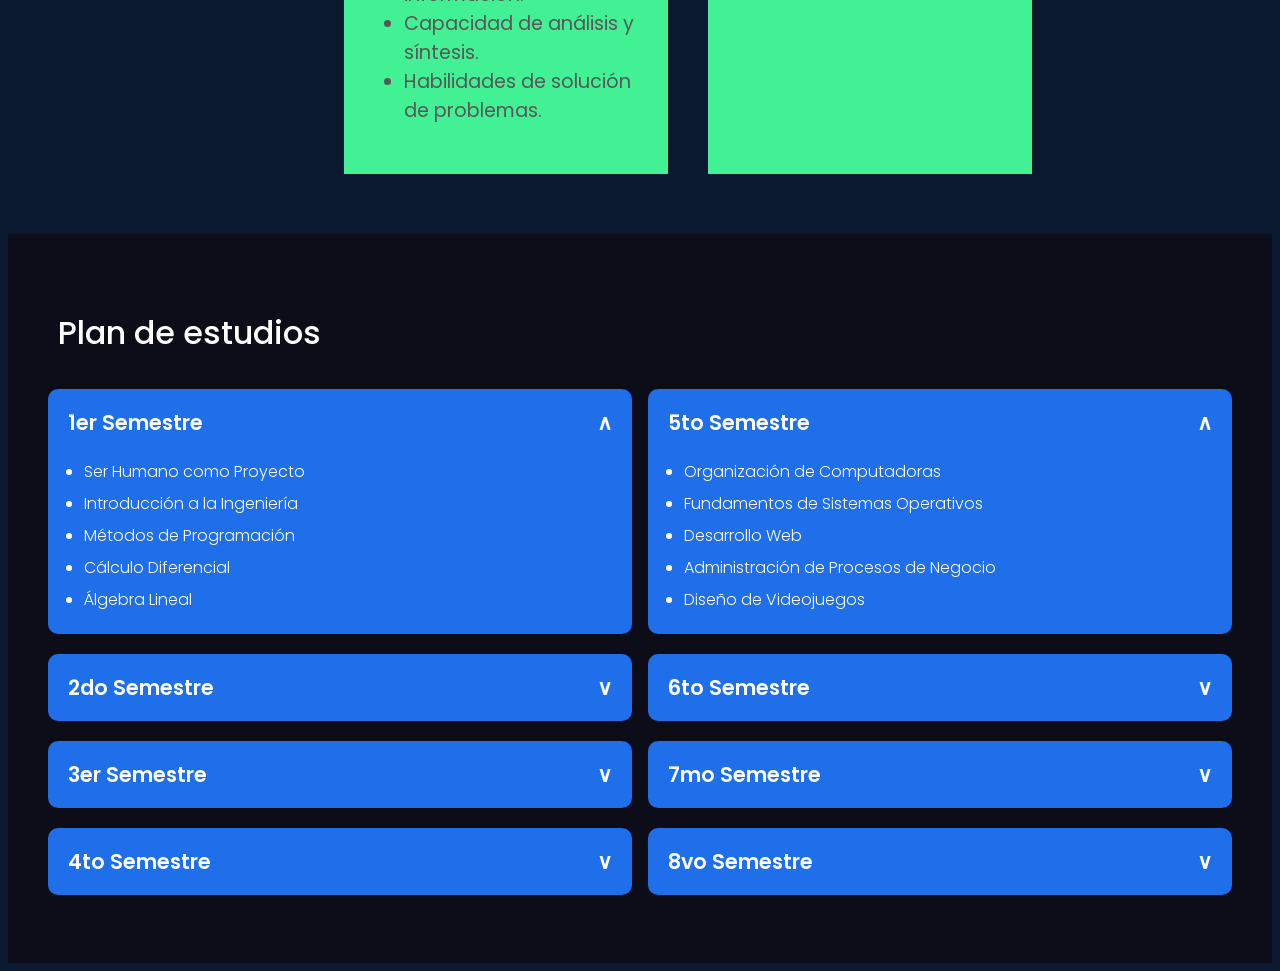
==== commit 98eba14f: "se corrigió diseño responsivo" ====
--- a/index.html
+++ b/index.html
@@ -29,41 +29,35 @@
     </section>
     <img src="/img/banners/inicio-isw.png" class="imagen-inicio" alt="Banner de ingenierían de software">
     <section id="seccion-perfiles"> 
-          <div id="contenedor-duracion">
-            <div id="bloque-duracion">
-              <p id="texto-duracion">Duración de la carrera</p>
-              <p id="duracion-carrera">4 años (8 semestres)</p>
-            </div>
-          </div>
-      
-          <div class="contenedor-perfil">
-              <h2 id="titulo-perfiles"> Perfiles</h2> 
-            <div class="contenedor-bloques-perfiles">
-              <div class="bloque-perfil">
-              <h3>Ingreso</h3>
-              <p>Como aspirante de Ingeniería de Software, deberás tener interés por:</p>
-              <ul>
-                <li>Ciencias Físico-Matemáticas.</li>
-                <li>Gusto para trabajar con computadoras y otros dispositivos digitales.</li>
-                <li>Uso constante de las tecnologías de internet e información.</li>
-                <li>Capacidad de análisis y síntesis.</li>
-                <li>Habilidades de solución de problemas.</li>
-              </ul>
-              </div>
+  <h2 id="titulo-perfiles">Perfiles</h2>
+  <div class="contenedor-bloques-perfiles">
+    
+    <div id="bloque-duracion">
+      <p id="texto-duracion">Duración de la carrera</p>
+      <p id="duracion-carrera">4 años (8 semestres)</p>
+    </div>
 
-              <div class="bloque-perfil">
-                <h3>Egreso</h3>
-                <p>Al egresar de Ingeniería de Software, serás un profesionista con habilidades para:
-                  Desarrollar experimentos, analizando e interpretando los datos obtenidos para obtener soluciones en las áreas de gestión de software, Redes y Servicios en la Nube y Ciencia de Datos para la Industria.
-                  Resolver  problemas de ingeniería de software, generando soluciones innovadoras, mediante la aplicación de los principios de ingeniería.
-                  Aplicar  actualizaciones en materia de las tecnologías de información para desarrollar tu  profesión.
-                  </p>
-              
-              </div>
-            </div>
-          </div>
-         
-    </section>
+    <div class="bloque-perfil">
+      <h3>Ingreso</h3>
+      <p>Como aspirante de Ingeniería de Software, deberás tener interés por:</p>
+      <ul>
+        <li>Ciencias Físico-Matemáticas.</li>
+        <li>Gusto para trabajar con computadoras y otros dispositivos digitales.</li>
+        <li>Uso constante de las tecnologías de internet e información.</li>
+        <li>Capacidad de análisis y síntesis.</li>
+        <li>Habilidades de solución de problemas.</li>
+      </ul>
+    </div>
+
+    <div class="bloque-perfil">
+      <h3>Egreso</h3>
+      <p>Al egresar de Ingeniería de Software, serás un profesionista con habilidades para:
+        Desarrollar experimentos, analizando e interpretando los datos obtenidos para obtener soluciones en las áreas de gestión de software, Redes y Servicios en la Nube y Ciencia de Datos para la Industria.
+      </p>
+    </div>
+
+  </div>
+</section>
     <section id="seccion-plan-de-estudios">
       <h2> Plan de estudios</h2>
           <div class="accordion-grid">
--- a/css/styles.css
+++ b/css/styles.css
@@ -1,4 +1,5 @@
 
+/*------- Reglas de estilo globales------- */
 body{
    background-color: #0A192F ;
    font-family: "Poppins", sans-serif;
@@ -47,6 +48,8 @@
   justify-content: end;
   padding: 1rem 2rem;
 }
+
+/*------- Reglas de estilo para página de inicio ------- */
 .banner-inicial{
   padding: 6rem;
   line-height: 1px;
@@ -81,8 +84,6 @@
   object-fit: cover;
   object-position: center;
 }
-
-
 
 #contenedor-duracion{
   width: 100%;
@@ -101,9 +102,8 @@
   font-size: 1.7rem;
   text-align: center;
   border-radius: 10px;
-}
-
-
+  margin: 18px;
+}
 
 #bloque-duracion p{
   margin: 3px;
@@ -115,23 +115,20 @@
   font-weight: 600;
 }
 
-.contenedor-perfil{
- display: block;
-}
-
 .contenedor-bloques-perfiles{
-  width: 100vh;
+  width: auto;
   display: flex;
   flex-direction: row;
   justify-content: center;
+  margin-left: 30px;
 }
 
 .bloque-perfil{
   background-color: #41F193;
   padding: 30px 20px;
   width: 500px;
-  height: 400px;
-  margin: 10px 20px;
+  min-height: 400px;
+  margin: 0px 50px;
 }
 
 .bloque-perfil h3{
@@ -140,7 +137,7 @@
  font-weight: 500;
 }
 
-.bloque-perfil p, ul{
+.bloque-perfil p, .bloque-perfil ul{
  color: #585858;
  font-size: 1.2rem;
  font-style: normal;
@@ -151,12 +148,12 @@
 #titulo-perfiles{
   text-align: center;
   margin-left: 0;
+  margin-bottom: 30px;
 }
 #seccion-perfiles{
-  display: flex;
-  flex-direction: row;
-  color: white;
-  height: 650px;
+  width: 80vw;
+  padding: 40px 20px;
+  background-color: #0A192F;
 }
 
 #seccion-plan-de-estudios {
@@ -215,7 +212,7 @@
   color: white;
 }
 
-
+/*------- Reglas de estilo para página de Campo Laboral ------- */
 #banner-campo-laboral{
   background-color: #7c3aed;
   color: white;
@@ -266,6 +263,7 @@
 }
 
 
+/*------- Reglas de estilo para página de Universidades ------- */
 #banner-universidades{
   background-color: #1f6feb;
   color: white;
@@ -320,5 +318,162 @@
   border-radius: 6px;
 }
 
-
-
+/* Diseño responsivo*/
+
+/*Pantallas Extra Pequeñas*/
+@media only screen and (max-width: 600px){
+nav {
+  flex-direction: column;
+  align-items: center;
+}
+nav a {
+  margin: 5px 0;
+}
+
+.banner-inicial {
+  padding: 3rem 1.5rem;
+  text-align: center;
+  line-height: normal;
+}
+
+h1 {
+  font-size: 2.2rem;
+}
+
+h2 {
+  font-size: 1.5rem;
+  margin-left: 0;
+  text-align: center;
+}
+
+.contenedor-bloques-perfiles {
+  flex-direction: column;
+  align-items: center;
+  margin-left: 0;
+}
+
+.bloque-perfil {
+  width: 90%;
+  margin: 20px 0;
+}
+
+#bloque-duracion {
+  width: 90%;
+}
+
+.accordion-grid {
+  grid-template-columns: 1fr;
+}
+
+.contenedor-areas-de-trabajo {
+  grid-template-columns: 1fr;
+}
+
+.contenedor-areas-de-trabajo div {
+  margin: 20px 10px;
+}
+
+.bloque-uni {
+  flex-direction: column;
+  height: auto;
+  text-align: center;
+}
+
+.logo-universidad {
+  height: 100px;
+}
+
+.info-universidad {
+  margin-left: 0;
+}
+}
+
+/*Pantallas Pequeñas*/
+@media (min-width: 600px) {
+
+  nav {
+    flex-direction: row;
+    justify-content: center;
+  }
+
+  .bloque-perfil {
+    width: 80%;
+  }
+
+  #bloque-duracion {
+    width: 60%;
+  }
+
+  .contenedor-areas-de-trabajo {
+    grid-template-columns: 1fr 1fr;
+  }
+
+}
+
+/*Pantallas Medianas*/
+@media (min-width: 768px) {
+
+  h1 {
+    font-size: 3rem;
+  }
+
+  .contenedor-bloques-perfiles {
+    flex-direction: row;
+    flex-wrap: wrap;
+    justify-content: center;
+  }
+
+  .bloque-perfil {
+    width: 45%;
+    margin: 20px;
+  }
+
+  #bloque-duracion {
+    width: 300px;
+  }
+
+  .accordion-grid {
+    grid-template-columns: 1fr 1fr;
+  }
+
+  .contenedor-areas-de-trabajo {
+    grid-template-columns: 1fr 1fr;
+  }
+
+  .bloque-uni {
+    flex-direction: row;
+    text-align: left;
+  }
+
+  .logo-universidad {
+    height: 120px;
+  }
+}
+
+/*Pantallas Grandes*/
+@media (min-width: 992px) {
+  nav {
+    justify-content: flex-end;
+  }
+
+  h1 {
+    font-size: 4rem;
+  }
+
+  .contenedor-bloques-perfiles {
+    flex-wrap: nowrap;
+  }
+
+  .bloque-perfil {
+    width: 500px;
+  }
+
+  .contenedor-areas-de-trabajo {
+    grid-template-columns: repeat(3, 1fr);
+  }
+
+  .bloque-uni {
+    margin: 40px 100px;
+  }
+
+}
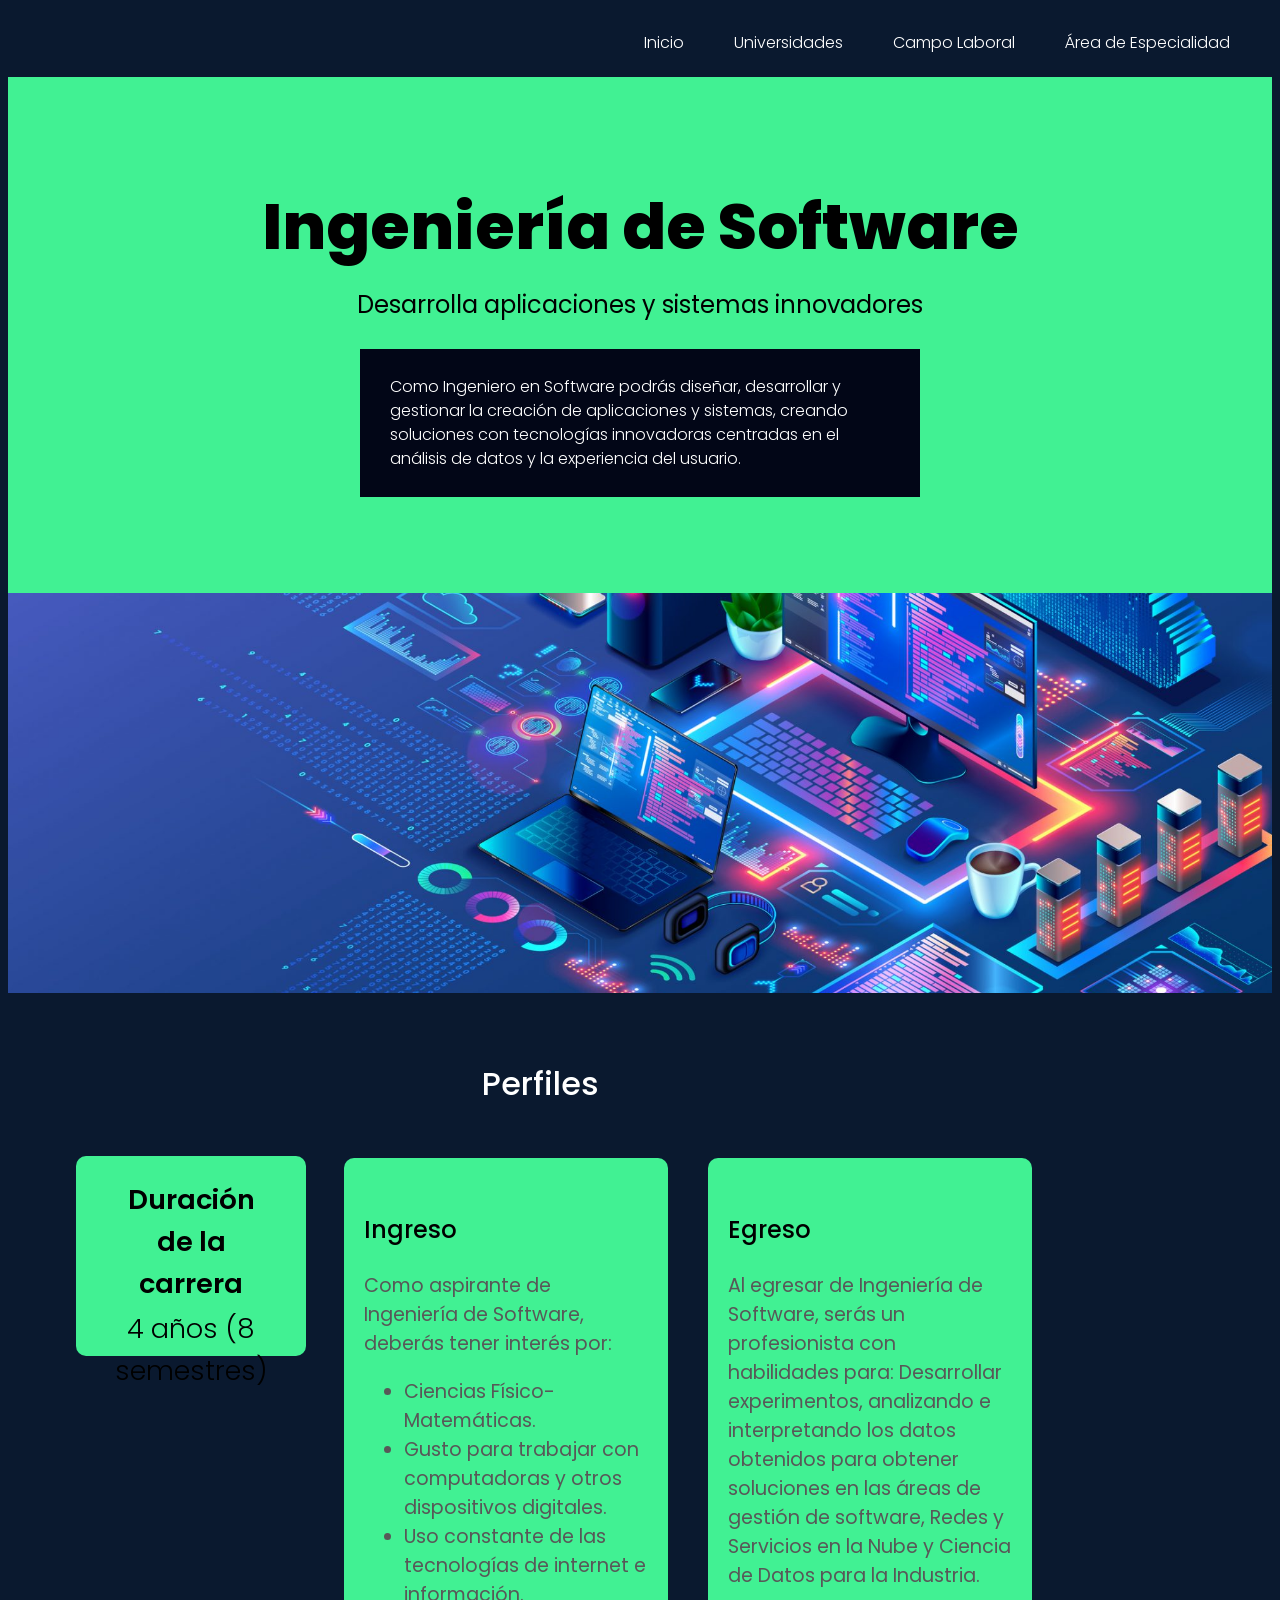
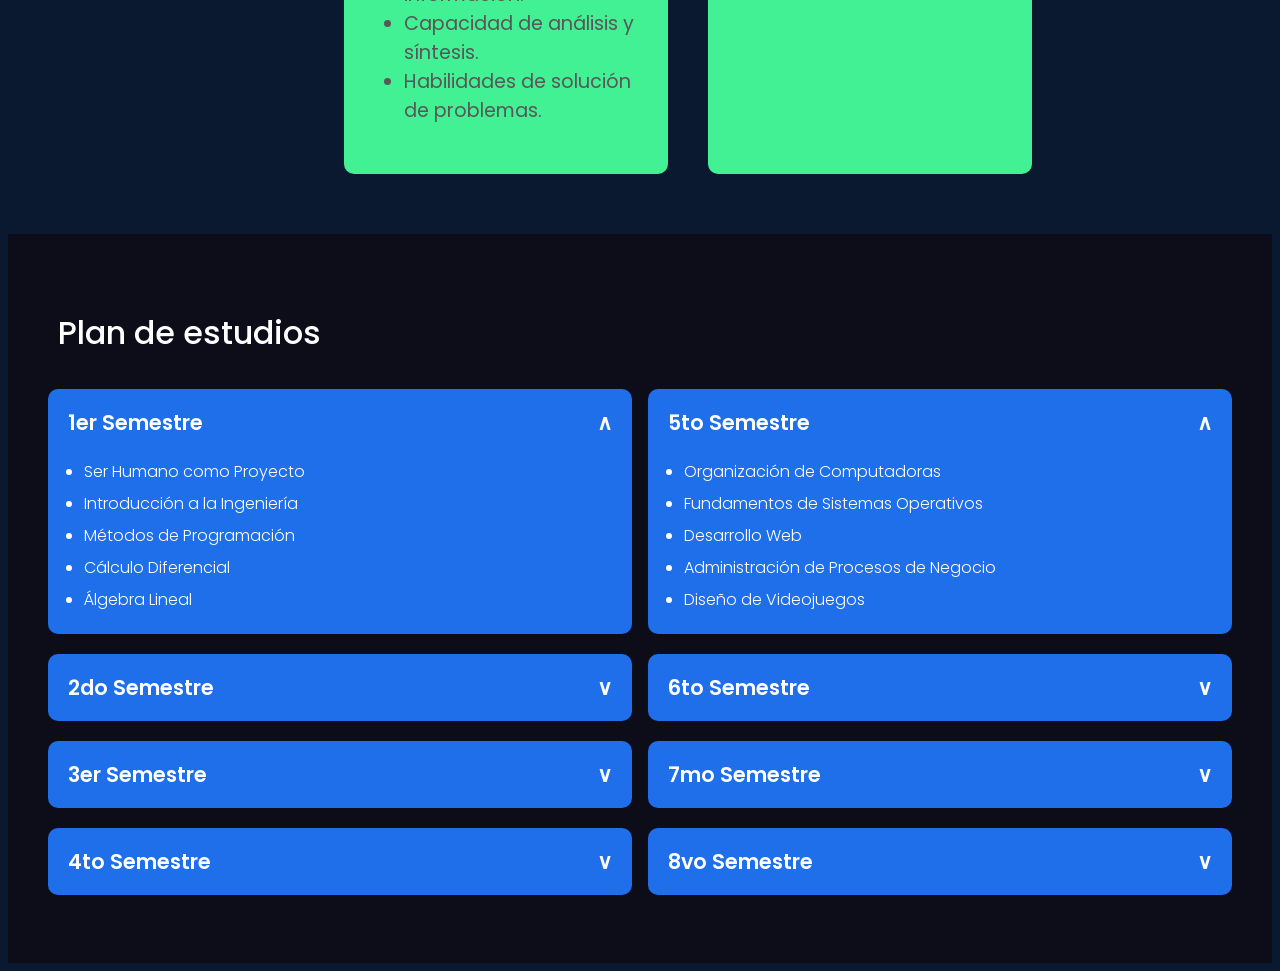
==== commit bc7125b1: "se empezó javascript de fomrulario area especialidad[" ====
--- a/index.html
+++ b/index.html
@@ -16,6 +16,7 @@
     <a href="index.html"> Inicio </a>
     <a href="universidades.html"> Universidades</a>
     <a href="campoLaboral.html"> Campo Laboral </a>
+    <a href="areaEspecialidad.html"> Área de Especialidad </a>
     </nav>
 
   <main>
@@ -183,6 +184,6 @@
 
     </section>
   </main>
-  <script src="/js/script.js"></script>
+  <script src="/js/gridPlanDeEstudios.js"></script>
 </body>
 </html>
--- a/css/styles.css
+++ b/css/styles.css
@@ -129,6 +129,7 @@
   width: 500px;
   min-height: 400px;
   margin: 0px 50px;
+  border-radius: 10px;
 }
 
 .bloque-perfil h3{
@@ -476,4 +477,104 @@
     margin: 40px 100px;
   }
 
+}
+
+/* Estilos de Área de Especialidad */
+
+#area-especialidad {
+    font-family: 'Segoe UI', sans-serif; 
+    background: #f4f7f6; 
+    display: flex; 
+    justify-content: center; 
+    padding: 50px; 
+}
+
+#banner-area-especialidad ,.banner-inicial{
+  background-color: #419cf1;
+} 
+
+/* ===== Formulario de Aspirante ===== */
+
+#form-aspirante {
+  display: flex;
+  justify-content: center;
+  padding: 60px 20px;
+}
+
+.form-aspirante-card {
+  background-color: #020617;
+  padding: 30px;
+  border-radius: 12px;
+  width: 420px;
+  box-shadow: 0 6px 20px rgba(0,0,0,0.3);
+}
+
+.form-aspirante-title {
+  margin-left: 0;
+  text-align: center;
+  margin-bottom: 20px;
+}
+
+.form-aspirante-label {
+  color: white;
+  font-size: 0.9rem;
+  margin-bottom: 5px;
+  display: block;
+}
+
+.form-aspirante-select,
+.form-aspirante-input {
+  width: 100%;
+  padding: 10px;
+  margin-bottom: 15px;
+  border-radius: 6px;
+  border: none;
+  background-color: #0A192F;
+  color: white;
+  font-family: "Poppins", sans-serif;
+}
+
+.form-aspirante-input::placeholder {
+  color: #a4a4a4;
+}
+
+#form-aspirante-add {
+  display: inline-block;
+  font-size: 0.85rem;
+  color: #41F193;
+  cursor: pointer;
+  margin-bottom: 15px;
+  width: 100%;
+}
+
+.form-aspirante-add:hover {
+  text-decoration: underline;
+}
+
+.form-aspirante-btn {
+  width: 100%;
+  background-color: #1F6FEB;
+  color: white;
+  padding: 12px;
+  font-weight: 500;
+  border-radius: 6px;
+}
+
+.form-aspirante-btn:hover {
+  background-color: #1558c0;
+}
+
+.form-aspirante-resultado {
+  margin-top: 20px;
+  color: white;
+}
+
+.form-aspirante-tag {
+  display: inline-block;
+  background-color: #41F193;
+  color: black;
+  padding: 5px 10px;
+  border-radius: 8px;
+  font-size: 0.85rem;
+  margin-top: 5px;
 }
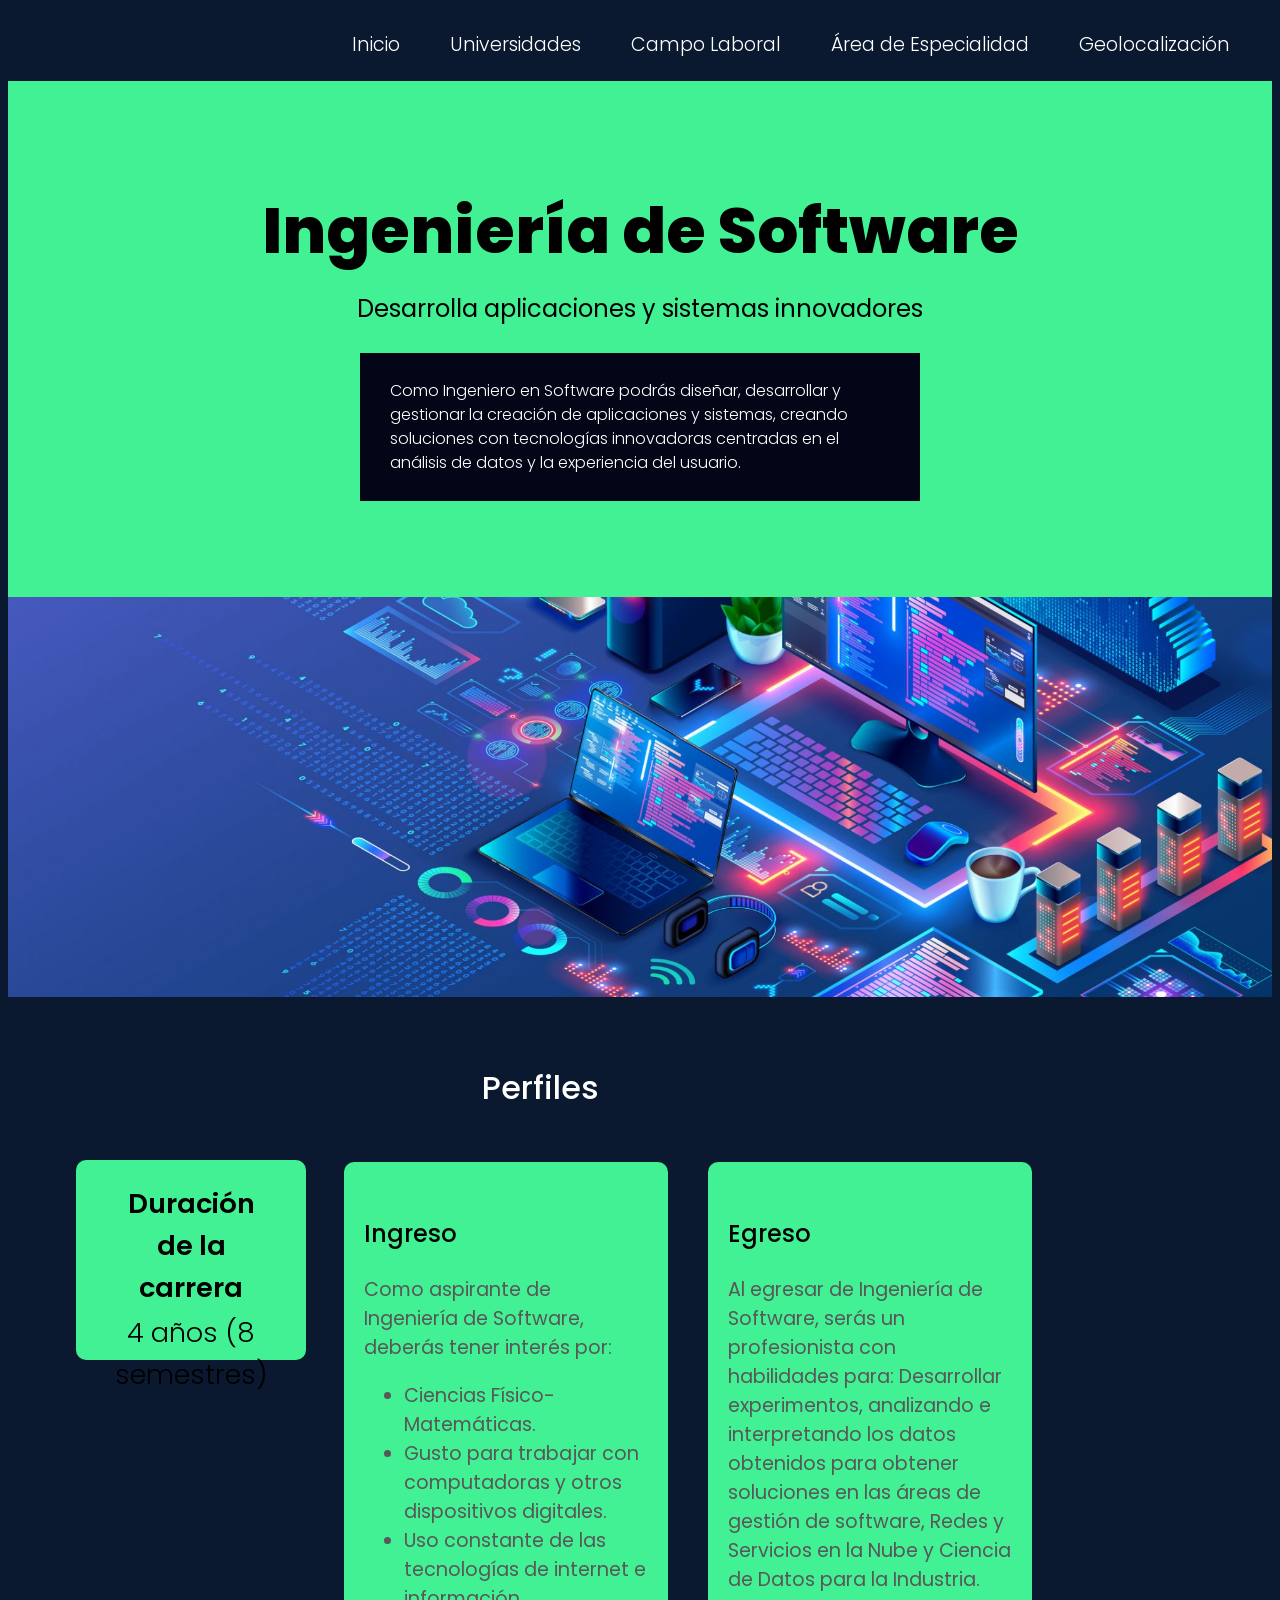
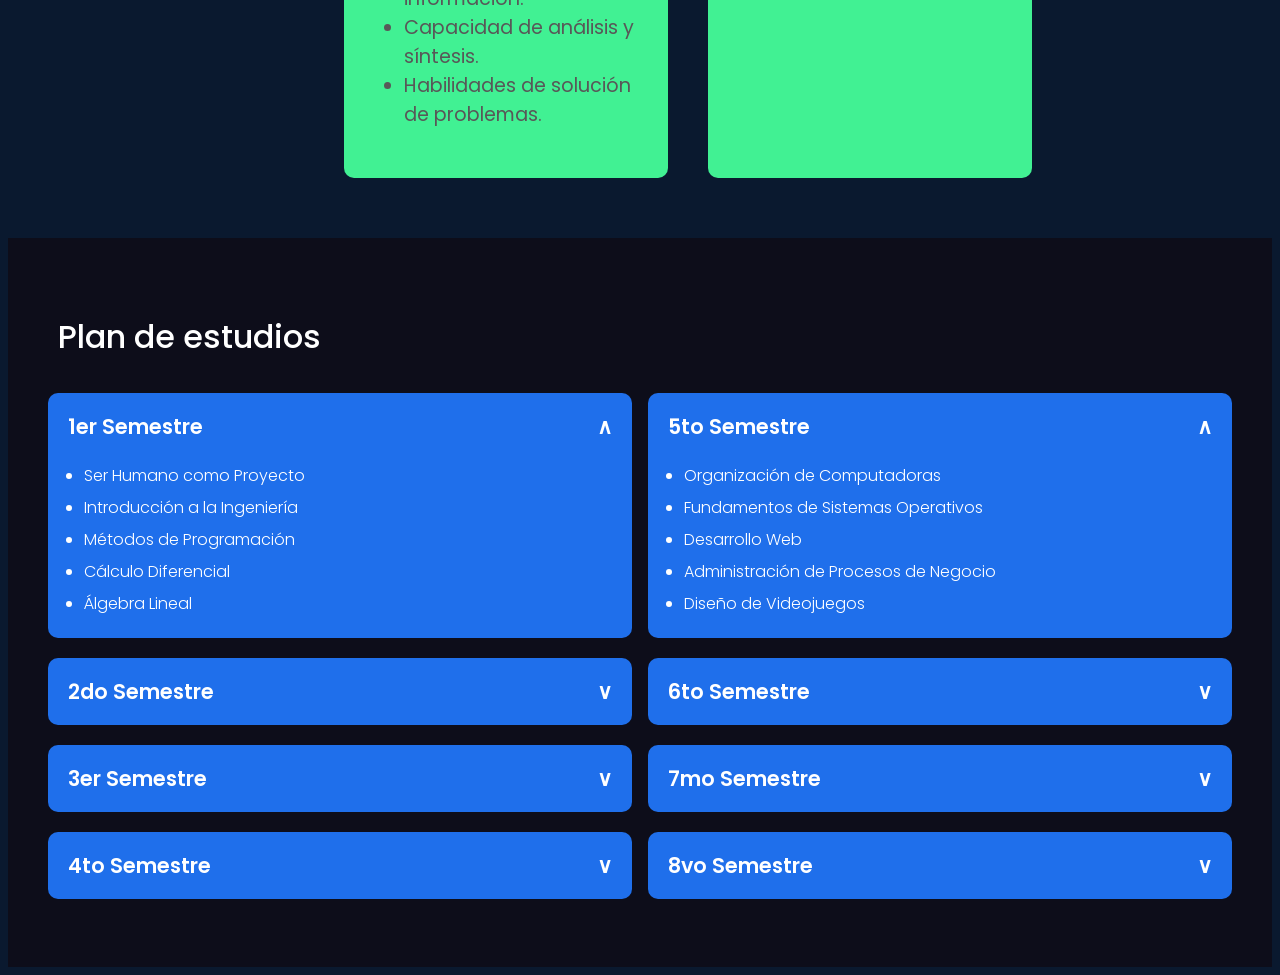
==== commit 451e1338: "Se agregó botón para doxear gente" ====
--- a/index.html
+++ b/index.html
@@ -1,139 +1,166 @@
-<!DOCTYPE html>
+<!doctype html>
 <html lang="en">
-<head>
-  <meta charset="UTF-8">
-  <meta name="viewport" content="width=device-width, initial-scale=1.0">
-  <title>Inicio</title>
-  <link rel="stylesheet" href="css/styles.css">
-  <link rel="preconnect" href="https://fonts.googleapis.com">
-  <link rel="stylesheet" href="https://fonts.googleapis.com/css2?family=Material+Symbols+Outlined:opsz,wght,FILL,GRAD@24,400,0,0&icon_names=schedule" />
-  <link href="https://fonts.googleapis.com/css2?family=Poppins:ital,wght@0,100;0,200;0,300;0,400;0,500;0,600;0,700;0,800;0,900;1,100;1,200;1,300;1,400;1,500;1,600;1,700;1,800;1,900&display=swap" rel="stylesheet">
-</head>
-
-<body>
-
+  <head>
+    <meta charset="UTF-8" />
+    <meta name="viewport" content="width=device-width, initial-scale=1.0" />
+    <title>Inicio</title>
+    <link rel="stylesheet" href="css/styles.css" />
+    <link rel="preconnect" href="https://fonts.googleapis.com" />
+    <link
+      rel="stylesheet"
+      href="https://fonts.googleapis.com/css2?family=Material+Symbols+Outlined:opsz,wght,FILL,GRAD@24,400,0,0&icon_names=schedule"
+    />
+    <link
+      href="https://fonts.googleapis.com/css2?family=Poppins:ital,wght@0,100;0,200;0,300;0,400;0,500;0,600;0,700;0,800;0,900;1,100;1,200;1,300;1,400;1,500;1,600;1,700;1,800;1,900&display=swap"
+      rel="stylesheet"
+    />
+  </head>
+
+  <body>
     <nav class="menu-principal">
-    <a href="index.html"> Inicio </a>
-    <a href="universidades.html"> Universidades</a>
-    <a href="campoLaboral.html"> Campo Laboral </a>
-    <a href="areaEspecialidad.html"> Área de Especialidad </a>
+      <a href="index.html"> Inicio </a>
+      <a href="universidades.html"> Universidades</a>
+      <a href="campoLaboral.html"> Campo Laboral </a>
+      <a href="areaEspecialidad.html"> Área de Especialidad </a>
+      <a href="geolocalizacion.html">Geolocalización</a>
     </nav>
 
-  <main>
-
-    <section id="banner-inicio" class="banner-inicial">
-      <h1> Ingeniería de Software </h1>
-      <h3> Desarrolla aplicaciones y sistemas innovadores</h3>
-      <div id="bloque-descripcion-banner-inicio">
-        <p>Como Ingeniero en Software podrás diseñar, desarrollar y gestionar la creación de aplicaciones y sistemas, creando soluciones con tecnologías innovadoras centradas en el análisis de datos y la experiencia del usuario.</p>
-      </div>
-    </section>
-    <img src="/img/banners/inicio-isw.png" class="imagen-inicio" alt="Banner de ingenierían de software">
-    <section id="seccion-perfiles"> 
-  <h2 id="titulo-perfiles">Perfiles</h2>
-  <div class="contenedor-bloques-perfiles">
-    
-    <div id="bloque-duracion">
-      <p id="texto-duracion">Duración de la carrera</p>
-      <p id="duracion-carrera">4 años (8 semestres)</p>
-    </div>
-
-    <div class="bloque-perfil">
-      <h3>Ingreso</h3>
-      <p>Como aspirante de Ingeniería de Software, deberás tener interés por:</p>
-      <ul>
-        <li>Ciencias Físico-Matemáticas.</li>
-        <li>Gusto para trabajar con computadoras y otros dispositivos digitales.</li>
-        <li>Uso constante de las tecnologías de internet e información.</li>
-        <li>Capacidad de análisis y síntesis.</li>
-        <li>Habilidades de solución de problemas.</li>
-      </ul>
-    </div>
-
-    <div class="bloque-perfil">
-      <h3>Egreso</h3>
-      <p>Al egresar de Ingeniería de Software, serás un profesionista con habilidades para:
-        Desarrollar experimentos, analizando e interpretando los datos obtenidos para obtener soluciones en las áreas de gestión de software, Redes y Servicios en la Nube y Ciencia de Datos para la Industria.
-      </p>
-    </div>
-
-  </div>
-</section>
-    <section id="seccion-plan-de-estudios">
-      <h2> Plan de estudios</h2>
-          <div class="accordion-grid">
+    <main>
+      <section id="banner-inicio" class="banner-inicial">
+        <h1>Ingeniería de Software</h1>
+        <h3>Desarrolla aplicaciones y sistemas innovadores</h3>
+        <div id="bloque-descripcion-banner-inicio">
+          <p>
+            Como Ingeniero en Software podrás diseñar, desarrollar y gestionar
+            la creación de aplicaciones y sistemas, creando soluciones con
+            tecnologías innovadoras centradas en el análisis de datos y la
+            experiencia del usuario.
+          </p>
+        </div>
+      </section>
+      <img
+        src="/img/banners/inicio-isw.png"
+        class="imagen-inicio"
+        alt="Banner de ingenierían de software"
+      />
+      <section id="seccion-perfiles">
+        <h2 id="titulo-perfiles">Perfiles</h2>
+        <div class="contenedor-bloques-perfiles">
+          <div id="bloque-duracion">
+            <p id="texto-duracion">Duración de la carrera</p>
+            <p id="duracion-carrera">4 años (8 semestres)</p>
+          </div>
+
+          <div class="bloque-perfil">
+            <h3>Ingreso</h3>
+            <p>
+              Como aspirante de Ingeniería de Software, deberás tener interés
+              por:
+            </p>
+            <ul>
+              <li>Ciencias Físico-Matemáticas.</li>
+              <li>
+                Gusto para trabajar con computadoras y otros dispositivos
+                digitales.
+              </li>
+              <li>
+                Uso constante de las tecnologías de internet e información.
+              </li>
+              <li>Capacidad de análisis y síntesis.</li>
+              <li>Habilidades de solución de problemas.</li>
+            </ul>
+          </div>
+
+          <div class="bloque-perfil">
+            <h3>Egreso</h3>
+            <p>
+              Al egresar de Ingeniería de Software, serás un profesionista con
+              habilidades para: Desarrollar experimentos, analizando e
+              interpretando los datos obtenidos para obtener soluciones en las
+              áreas de gestión de software, Redes y Servicios en la Nube y
+              Ciencia de Datos para la Industria.
+            </p>
+          </div>
+        </div>
+      </section>
+      <section id="seccion-plan-de-estudios">
+        <h2>Plan de estudios</h2>
+        <div class="accordion-grid">
           <div class="accordion-column">
             <div class="accordion-item open">
               <button class="accordion-header">
                 <span>1er Semestre</span><span class="icon">∧</span>
               </button>
-              <div class="accordion-body"><ul>
-                <li>Ser Humano como Proyecto</li>
-                <li>Introducción a la Ingeniería</li>
-                <li>Métodos de Programación</li>
-                <li>Cálculo Diferencial</li>
-                <li>Álgebra Lineal</li>
-              </ul>
-            </div>
+              <div class="accordion-body">
+                <ul>
+                  <li>Ser Humano como Proyecto</li>
+                  <li>Introducción a la Ingeniería</li>
+                  <li>Métodos de Programación</li>
+                  <li>Cálculo Diferencial</li>
+                  <li>Álgebra Lineal</li>
+                </ul>
+              </div>
             </div>
 
             <div class="accordion-item">
               <button class="accordion-header">
                 <span>2do Semestre</span><span class="icon">∨</span>
               </button>
-              <div class="accordion-body"><ul>
-                <li>Comunicación Efectiva</li>
-                <li>Programación Orientada a Objetos</li>
-                <li>Matemáticas discretas</li>
-                <li>Cálculo Integral</li>
-                <li>Estática</li>
-              </ul>
-            </div>
+              <div class="accordion-body">
+                <ul>
+                  <li>Comunicación Efectiva</li>
+                  <li>Programación Orientada a Objetos</li>
+                  <li>Matemáticas discretas</li>
+                  <li>Cálculo Integral</li>
+                  <li>Estática</li>
+                </ul>
+              </div>
             </div>
 
             <div class="accordion-item">
               <button class="accordion-header">
                 <span>3er Semestre</span><span class="icon">∨</span>
               </button>
-              <div class="accordion-body"><ul>
-                <li>Análisis y Modelado de Software</li>
-                <li>Análisis de Algoritmos</li>
-                <li>Probabilidad</li>
-                <li>Tópicos Selectos de Química</li>
-                <li>Dinámica</li>
-              </ul>
-            </div>
+              <div class="accordion-body">
+                <ul>
+                  <li>Análisis y Modelado de Software</li>
+                  <li>Análisis de Algoritmos</li>
+                  <li>Probabilidad</li>
+                  <li>Tópicos Selectos de Química</li>
+                  <li>Dinámica</li>
+                </ul>
+              </div>
             </div>
 
             <div class="accordion-item">
               <button class="accordion-header">
                 <span>4to Semestre</span><span class="icon">∨</span>
               </button>
-              <div class="accordion-body"><ul>
-                 <li>Diseño y Arquitectura de Software</li>
-                <li>Métodos Numéricos</li>
-                <li>Inferencia Estadística</li>
-                <li>Interfaces y Experiencias de Usuario</li>
-                <li>Diseño de Bases de Datos</li>
-              </ul>
-            </div>
-            </div>
-
+              <div class="accordion-body">
+                <ul>
+                  <li>Diseño y Arquitectura de Software</li>
+                  <li>Métodos Numéricos</li>
+                  <li>Inferencia Estadística</li>
+                  <li>Interfaces y Experiencias de Usuario</li>
+                  <li>Diseño de Bases de Datos</li>
+                </ul>
+              </div>
+            </div>
           </div>
           <div class="accordion-column">
-
             <div class="accordion-item open">
               <button class="accordion-header">
                 <span>5to Semestre</span><span class="icon">∧</span>
               </button>
-              <div class="accordion-body"><ul>
-                <li>Organización de Computadoras</li>
-                <li>Fundamentos de Sistemas Operativos</li>
-                <li>Desarrollo Web</li>
-                <li>Administración de Procesos de Negocio</li>
-                <li>Diseño de Videojuegos</li>
-              </ul>
-            </div>
+              <div class="accordion-body">
+                <ul>
+                  <li>Organización de Computadoras</li>
+                  <li>Fundamentos de Sistemas Operativos</li>
+                  <li>Desarrollo Web</li>
+                  <li>Administración de Procesos de Negocio</li>
+                  <li>Diseño de Videojuegos</li>
+                </ul>
+              </div>
             </div>
 
             <div class="accordion-item">
@@ -142,12 +169,12 @@
               </button>
               <div class="accordion-body">
                 <ul>
-                 <li>Redes y Comunicación</li>
-                <li>Arquitecturas y Aplicaciones Móviles</li>
-                <li>Fundamentos de Aprendizaje de Máquina</li>
-                <li>Administración de Proyectos de Software</li>
-              </ul>
-            </div>
+                  <li>Redes y Comunicación</li>
+                  <li>Arquitecturas y Aplicaciones Móviles</li>
+                  <li>Fundamentos de Aprendizaje de Máquina</li>
+                  <li>Administración de Proyectos de Software</li>
+                </ul>
+              </div>
             </div>
 
             <div class="accordion-item">
@@ -156,10 +183,10 @@
               </button>
               <div class="accordion-body">
                 <ul>
-                <li>Cómputo en la Nube</li>
-                <li>Ciberseguridad</li>
-                <li>Especialización I</li>
-                <li>Certificación I</li>
+                  <li>Cómputo en la Nube</li>
+                  <li>Ciberseguridad</li>
+                  <li>Especialización I</li>
+                  <li>Certificación I</li>
                 </ul>
               </div>
             </div>
@@ -170,20 +197,19 @@
               </button>
               <div class="accordion-body">
                 <ul>
-                 <li>Seguridad de Redes</li>
-                <li>Aspectos Sociales, Legales y Éticos de la Computación</li>
-                <li>Especialización II</li>
-                <li>Certificación II: Tópicos Selectos de Ingeniería de Software</li>
-              </ul>
-            </div>
-            </div>
-
+                  <li>Seguridad de Redes</li>
+                  <li>Aspectos Sociales, Legales y Éticos de la Computación</li>
+                  <li>Especialización II</li>
+                  <li>
+                    Certificación II: Tópicos Selectos de Ingeniería de Software
+                  </li>
+                </ul>
+              </div>
+            </div>
           </div>
         </div>
-
-
-    </section>
-  </main>
-  <script src="/js/gridPlanDeEstudios.js"></script>
-</body>
-</html>+      </section>
+    </main>
+    <script src="/js/gridPlanDeEstudios.js"></script>
+  </body>
+</html>
--- a/css/styles.css
+++ b/css/styles.css
@@ -1,16 +1,15 @@
-
 /*------- Reglas de estilo globales------- */
-body{
-   background-color: #0A192F ;
-   font-family: "Poppins", sans-serif;
-   font-style: normal;
-}
-h1{
+body {
+  background-color: #0a192f;
+  font-family: "Poppins", sans-serif;
+  font-style: normal;
+}
+h1 {
   font-weight: 800;
   font-size: 4rem;
 }
 
-h2{
+h2 {
   font-family: "Poppins", sans-serif;
   font-weight: 500;
   font-style: normal;
@@ -19,38 +18,41 @@
   font-size: 2rem;
 }
 
-h3{
+h3 {
   font-family: "Poppins", sans-serif;
   font-weight: 400;
   font-style: normal;
   font-size: 1.5em;
 }
 
-p, ul,a{
+p,
+ul,
+a {
   font-family: "Poppins", sans-serif;
   font-weight: 300;
   font-style: normal;
 }
 
-nav a{
-  margin-left: 30px ;
-  color:white;
+nav a {
+  margin-left: 30px;
+  color: white;
   text-decoration: none;
   padding: 6px 10px;
   border-radius: 10px;
 }
-nav a:hover{
-  background-color: #1F6FEB;
-}
-
-nav{
+nav a:hover {
+  background-color: #1f6feb;
+}
+
+nav {
   display: flex;
   justify-content: end;
   padding: 1rem 2rem;
+  font-size: 1.2em;
 }
 
 /*------- Reglas de estilo para página de inicio ------- */
-.banner-inicial{
+.banner-inicial {
   padding: 6rem;
   line-height: 1px;
   display: flex;
@@ -58,11 +60,11 @@
   align-items: center;
 }
 
-#banner-inicio{
-  background-color: #41F193;
-}
-
-#bloque-descripcion-banner-inicio{
+#banner-inicio {
+  background-color: #41f193;
+}
+
+#bloque-descripcion-banner-inicio {
   position: relative;
   color: white;
   padding: 26px 30px;
@@ -71,13 +73,13 @@
   margin-top: 20px;
 }
 
-#bloque-descripcion-banner-inicio p{
+#bloque-descripcion-banner-inicio p {
   margin: 0;
   font-size: 1rem;
   line-height: 1.5;
 }
 
-.imagen-inicio{
+.imagen-inicio {
   display: block;
   width: 100%;
   height: 400px;
@@ -85,7 +87,7 @@
   object-position: center;
 }
 
-#contenedor-duracion{
+#contenedor-duracion {
   width: 100%;
   padding: 40px 30px;
   display: flex;
@@ -93,11 +95,11 @@
   align-items: center;
 }
 
-#bloque-duracion{
+#bloque-duracion {
   color: black;
   width: 300px;
   height: 160px;
-  background-color: #41F193;
+  background-color: #41f193;
   padding: 20px 30px;
   font-size: 1.7rem;
   text-align: center;
@@ -105,17 +107,17 @@
   margin: 18px;
 }
 
-#bloque-duracion p{
+#bloque-duracion p {
   margin: 3px;
 }
-#duracion-carrera{
+#duracion-carrera {
   font-weight: 300;
 }
-#texto-duracion{
+#texto-duracion {
   font-weight: 600;
 }
 
-.contenedor-bloques-perfiles{
+.contenedor-bloques-perfiles {
   width: auto;
   display: flex;
   flex-direction: row;
@@ -123,8 +125,8 @@
   margin-left: 30px;
 }
 
-.bloque-perfil{
-  background-color: #41F193;
+.bloque-perfil {
+  background-color: #41f193;
   padding: 30px 20px;
   width: 500px;
   min-height: 400px;
@@ -132,29 +134,29 @@
   border-radius: 10px;
 }
 
-.bloque-perfil h3{
- color: black;
- font-style: normal;
- font-weight: 500;
-}
-
-.bloque-perfil p, .bloque-perfil ul{
- color: #585858;
- font-size: 1.2rem;
- font-style: normal;
- font-weight: 400;
-}
-
-
-#titulo-perfiles{
+.bloque-perfil h3 {
+  color: black;
+  font-style: normal;
+  font-weight: 500;
+}
+
+.bloque-perfil p,
+.bloque-perfil ul {
+  color: #585858;
+  font-size: 1.2rem;
+  font-style: normal;
+  font-weight: 400;
+}
+
+#titulo-perfiles {
   text-align: center;
   margin-left: 0;
   margin-bottom: 30px;
 }
-#seccion-perfiles{
+#seccion-perfiles {
   width: 80vw;
   padding: 40px 20px;
-  background-color: #0A192F;
+  background-color: #0a192f;
 }
 
 #seccion-plan-de-estudios {
@@ -176,7 +178,7 @@
 }
 
 .accordion-item {
-  background-color: #1F6FEB;
+  background-color: #1f6feb;
   border-radius: 10px;
   overflow: hidden;
   margin-bottom: 20px;
@@ -214,103 +216,100 @@
 }
 
 /*------- Reglas de estilo para página de Campo Laboral ------- */
-#banner-campo-laboral{
+#banner-campo-laboral {
   background-color: #7c3aed;
   color: white;
 }
 
-.contendor-areas-de-trabajo{
+.contendor-areas-de-trabajo {
   display: grid;
   grid-template-columns: auto auto auto;
   padding: 10px;
 }
 
-.contendor-areas-de-trabajo p{
+.contendor-areas-de-trabajo p {
   color: white;
   font-weight: 500;
   font-style: normal;
   margin: 1px;
 }
 
-.contendor-areas-de-trabajo div{
+.contendor-areas-de-trabajo div {
   background-color: #7c3aed;
-  border:1px solid #0A192F;
-  margin: 40px 40px ;
+  border: 1px solid #0a192f;
+  margin: 40px 40px;
   padding: 30px;
   font-size: 30px;
   text-align: center;
 }
-.contendor-areas-de-trabajo img{
+.contendor-areas-de-trabajo img {
   width: 200px;
   height: auto;
   object-fit: cover;
   border-radius: 3px;
 }
 
-#seccion-area-trabajo h2{
+#seccion-area-trabajo h2 {
   margin-top: 50px;
   text-align: start;
 }
 
-
-.contendor-areas-de-trabajo span{
- color: #a4a4a4;
- font-style: normal;
- font-weight: 300;
-}
-
-.bloque-info-area-de-trabajo{
+.contendor-areas-de-trabajo span {
+  color: #a4a4a4;
+  font-style: normal;
+  font-weight: 300;
+}
+
+.bloque-info-area-de-trabajo {
   text-align: start;
 }
 
-
 /*------- Reglas de estilo para página de Universidades ------- */
-#banner-universidades{
+#banner-universidades {
   background-color: #1f6feb;
   color: white;
 }
 
-.bloque-uni{
-  background-color: #1F6FEB;
+.bloque-uni {
+  background-color: #1f6feb;
   height: 200px;
   margin: 40px 50px;
   padding: 20px 30px;
   display: flex;
   flex-direction: row;
 }
-.bloque-uni p{
+.bloque-uni p {
   margin-top: 0;
   margin-bottom: 20px;
   font-size: 1.5rem;
   font-weight: 500;
 }
 
-.logo-contenedor{
+.logo-contenedor {
   display: block;
 }
 
-.logo-universidad{
+.logo-universidad {
   height: 150px;
   width: auto;
 }
 
-.info-universidad{
+.info-universidad {
   display: block;
   margin-left: 20px;
 }
 
-.info-universidad a{
+.info-universidad a {
   text-decoration: none;
   color: black;
   font-style: normal;
   font-weight: 400;
 }
 
-
-button{
+button {
   font-family: "Poppins", sans-serif;
   font-style: normal;
-  background-color: #41F193;
+  background-color: #41f193;
   color: black;
   padding: 6px 15px;
   font-size: 1rem;
@@ -322,76 +321,75 @@
 /* Diseño responsivo*/
 
 /*Pantallas Extra Pequeñas*/
-@media only screen and (max-width: 600px){
-nav {
-  flex-direction: column;
-  align-items: center;
-}
-nav a {
-  margin: 5px 0;
-}
-
-.banner-inicial {
-  padding: 3rem 1.5rem;
-  text-align: center;
-  line-height: normal;
-}
-
-h1 {
-  font-size: 2.2rem;
-}
-
-h2 {
-  font-size: 1.5rem;
-  margin-left: 0;
-  text-align: center;
-}
-
-.contenedor-bloques-perfiles {
-  flex-direction: column;
-  align-items: center;
-  margin-left: 0;
-}
-
-.bloque-perfil {
-  width: 90%;
-  margin: 20px 0;
-}
-
-#bloque-duracion {
-  width: 90%;
-}
-
-.accordion-grid {
-  grid-template-columns: 1fr;
-}
-
-.contenedor-areas-de-trabajo {
-  grid-template-columns: 1fr;
-}
-
-.contenedor-areas-de-trabajo div {
-  margin: 20px 10px;
-}
-
-.bloque-uni {
-  flex-direction: column;
-  height: auto;
-  text-align: center;
-}
-
-.logo-universidad {
-  height: 100px;
-}
-
-.info-universidad {
-  margin-left: 0;
-}
+@media only screen and (max-width: 600px) {
+  nav {
+    flex-direction: column;
+    align-items: center;
+  }
+  nav a {
+    margin: 5px 0;
+  }
+
+  .banner-inicial {
+    padding: 3rem 1.5rem;
+    text-align: center;
+    line-height: normal;
+  }
+
+  h1 {
+    font-size: 2.2rem;
+  }
+
+  h2 {
+    font-size: 1.5rem;
+    margin-left: 0;
+    text-align: center;
+  }
+
+  .contenedor-bloques-perfiles {
+    flex-direction: column;
+    align-items: center;
+    margin-left: 0;
+  }
+
+  .bloque-perfil {
+    width: 90%;
+    margin: 20px 0;
+  }
+
+  #bloque-duracion {
+    width: 90%;
+  }
+
+  .accordion-grid {
+    grid-template-columns: 1fr;
+  }
+
+  .contenedor-areas-de-trabajo {
+    grid-template-columns: 1fr;
+  }
+
+  .contenedor-areas-de-trabajo div {
+    margin: 20px 10px;
+  }
+
+  .bloque-uni {
+    flex-direction: column;
+    height: auto;
+    text-align: center;
+  }
+
+  .logo-universidad {
+    height: 100px;
+  }
+
+  .info-universidad {
+    margin-left: 0;
+  }
 }
 
 /*Pantallas Pequeñas*/
 @media (min-width: 600px) {
-
   nav {
     flex-direction: row;
     justify-content: center;
@@ -408,12 +406,10 @@
   .contenedor-areas-de-trabajo {
     grid-template-columns: 1fr 1fr;
   }
-
 }
 
 /*Pantallas Medianas*/
 @media (min-width: 768px) {
-
   h1 {
     font-size: 3rem;
   }
@@ -476,22 +472,22 @@
   .bloque-uni {
     margin: 40px 100px;
   }
-
 }
 
 /* Estilos de Área de Especialidad */
 
 #area-especialidad {
-    font-family: 'Segoe UI', sans-serif; 
-    background: #f4f7f6; 
-    display: flex; 
-    justify-content: center; 
-    padding: 50px; 
-}
-
-#banner-area-especialidad ,.banner-inicial{
+  font-family: "Segoe UI", sans-serif;
+  background: #f4f7f6;
+  display: flex;
+  justify-content: center;
+  padding: 50px;
+}
+
+#banner-area-especialidad,
+.banner-inicial {
   background-color: #419cf1;
-} 
+}
 
 /* ===== Formulario de Aspirante ===== */
 
@@ -505,31 +501,34 @@
   background-color: #020617;
   padding: 30px;
   border-radius: 12px;
-  width: 420px;
-  box-shadow: 0 6px 20px rgba(0,0,0,0.3);
+  width: 500px;
+  box-shadow: 0 6px 20px rgba(0, 0, 0, 0.3);
+  font-size: 1.2em;
 }
 
 .form-aspirante-title {
   margin-left: 0;
   text-align: center;
   margin-bottom: 20px;
+  font-size: 1.6em;
 }
 
 .form-aspirante-label {
   color: white;
-  font-size: 0.9rem;
+  font-size: 1em;
   margin-bottom: 5px;
   display: block;
 }
 
 .form-aspirante-select,
-.form-aspirante-input {
+#form-aspirante-input {
+  font-size: 1em;
   width: 100%;
   padding: 10px;
   margin-bottom: 15px;
   border-radius: 6px;
   border: none;
-  background-color: #0A192F;
+  background-color: #0a192f;
   color: white;
   font-family: "Poppins", sans-serif;
 }
@@ -541,40 +540,93 @@
 #form-aspirante-add {
   display: inline-block;
   font-size: 0.85rem;
-  color: #41F193;
+  color: #41f193;
   cursor: pointer;
   margin-bottom: 15px;
   width: 100%;
 }
 
-.form-aspirante-add:hover {
+#form-aspirante-add:hover {
   text-decoration: underline;
 }
 
-.form-aspirante-btn {
+#form-aspirante-btn {
   width: 100%;
-  background-color: #1F6FEB;
+  background-color: #1f6feb;
   color: white;
   padding: 12px;
   font-weight: 500;
   border-radius: 6px;
-}
-
-.form-aspirante-btn:hover {
+  font-size: 1em;
+}
+
+#form-aspirante-btn:hover {
   background-color: #1558c0;
 }
 
-.form-aspirante-resultado {
+#form-aspirante-resultado {
   margin-top: 20px;
   color: white;
+  font-size: 1em;
+  display: none;
 }
 
 .form-aspirante-tag {
   display: inline-block;
-  background-color: #41F193;
+  background-color: #41f193;
   color: black;
   padding: 5px 10px;
   border-radius: 8px;
-  font-size: 0.85rem;
+  font-size: 1rem;
   margin-top: 5px;
+}
+
+#banner-geolocalizacion {
+  background-color: #f1da41;
+}
+
+.contenedor-geolocalizacion {
+  display: flex;
+  justify-content: center;
+  padding: 60px 20px;
+}
+
+.geolocalizacion-card {
+  background-color: #020617;
+  padding: 30px;
+  border-radius: 12px;
+  width: 500px;
+  box-shadow: 0 6px 20px rgba(0, 0, 0, 0.3);
+  font-size: 1.2em;
+}
+
+.geolocalizacion-title {
+  margin-left: 0;
+  text-align: center;
+  margin-bottom: 20px;
+  font-size: 1.6em;
+}
+
+.geolocalizacion-label {
+  color: white;
+  font-size: 1em;
+  margin-bottom: 5px;
+  display: block;
+}
+
+#compartir-btn{
+ width: 100%;
+  background-color: #1f6feb;
+  color: white;
+  padding: 12px;
+  font-weight: 500;
+  border-radius: 6px;
+  font-size: 1em;
+}
+
+#resultado-geolocalizacion {
+  margin-top: 20px;
+  color: white;
+  font-size: 1em;
+ display: none;
 }
